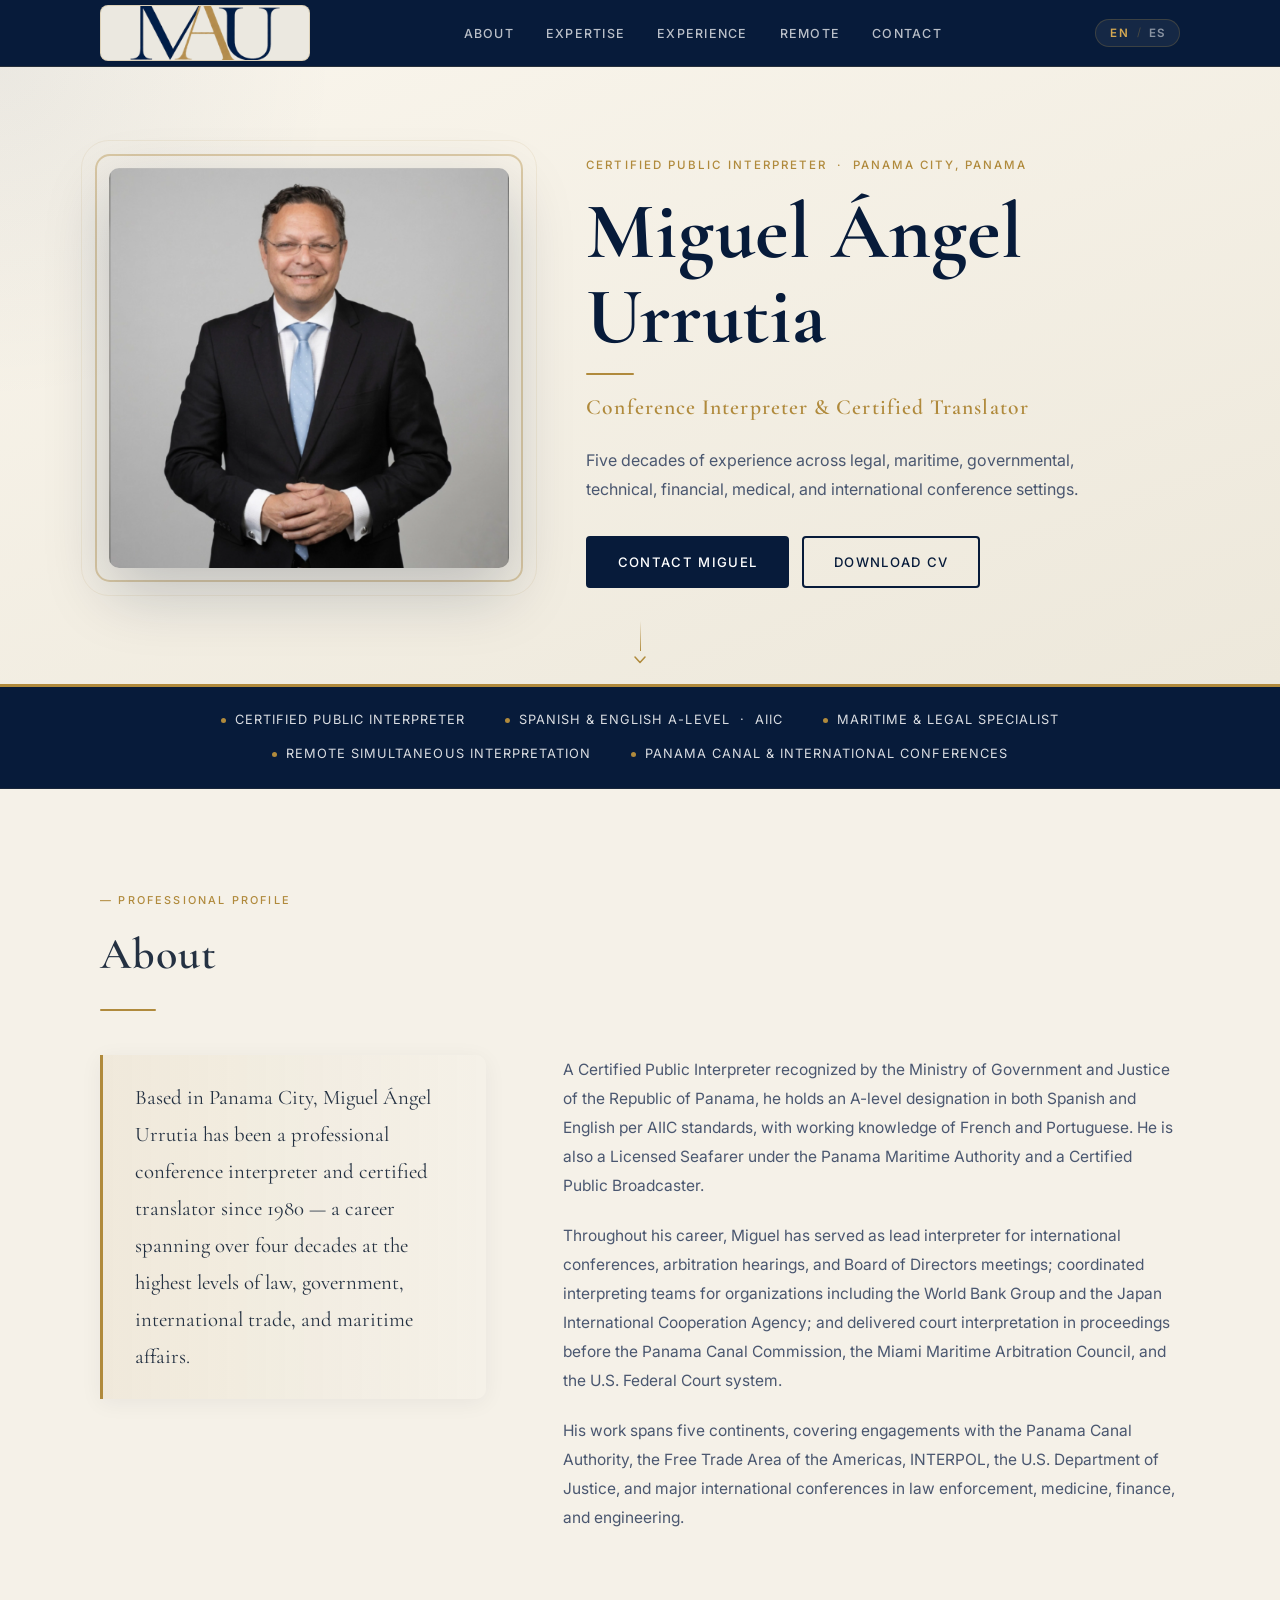
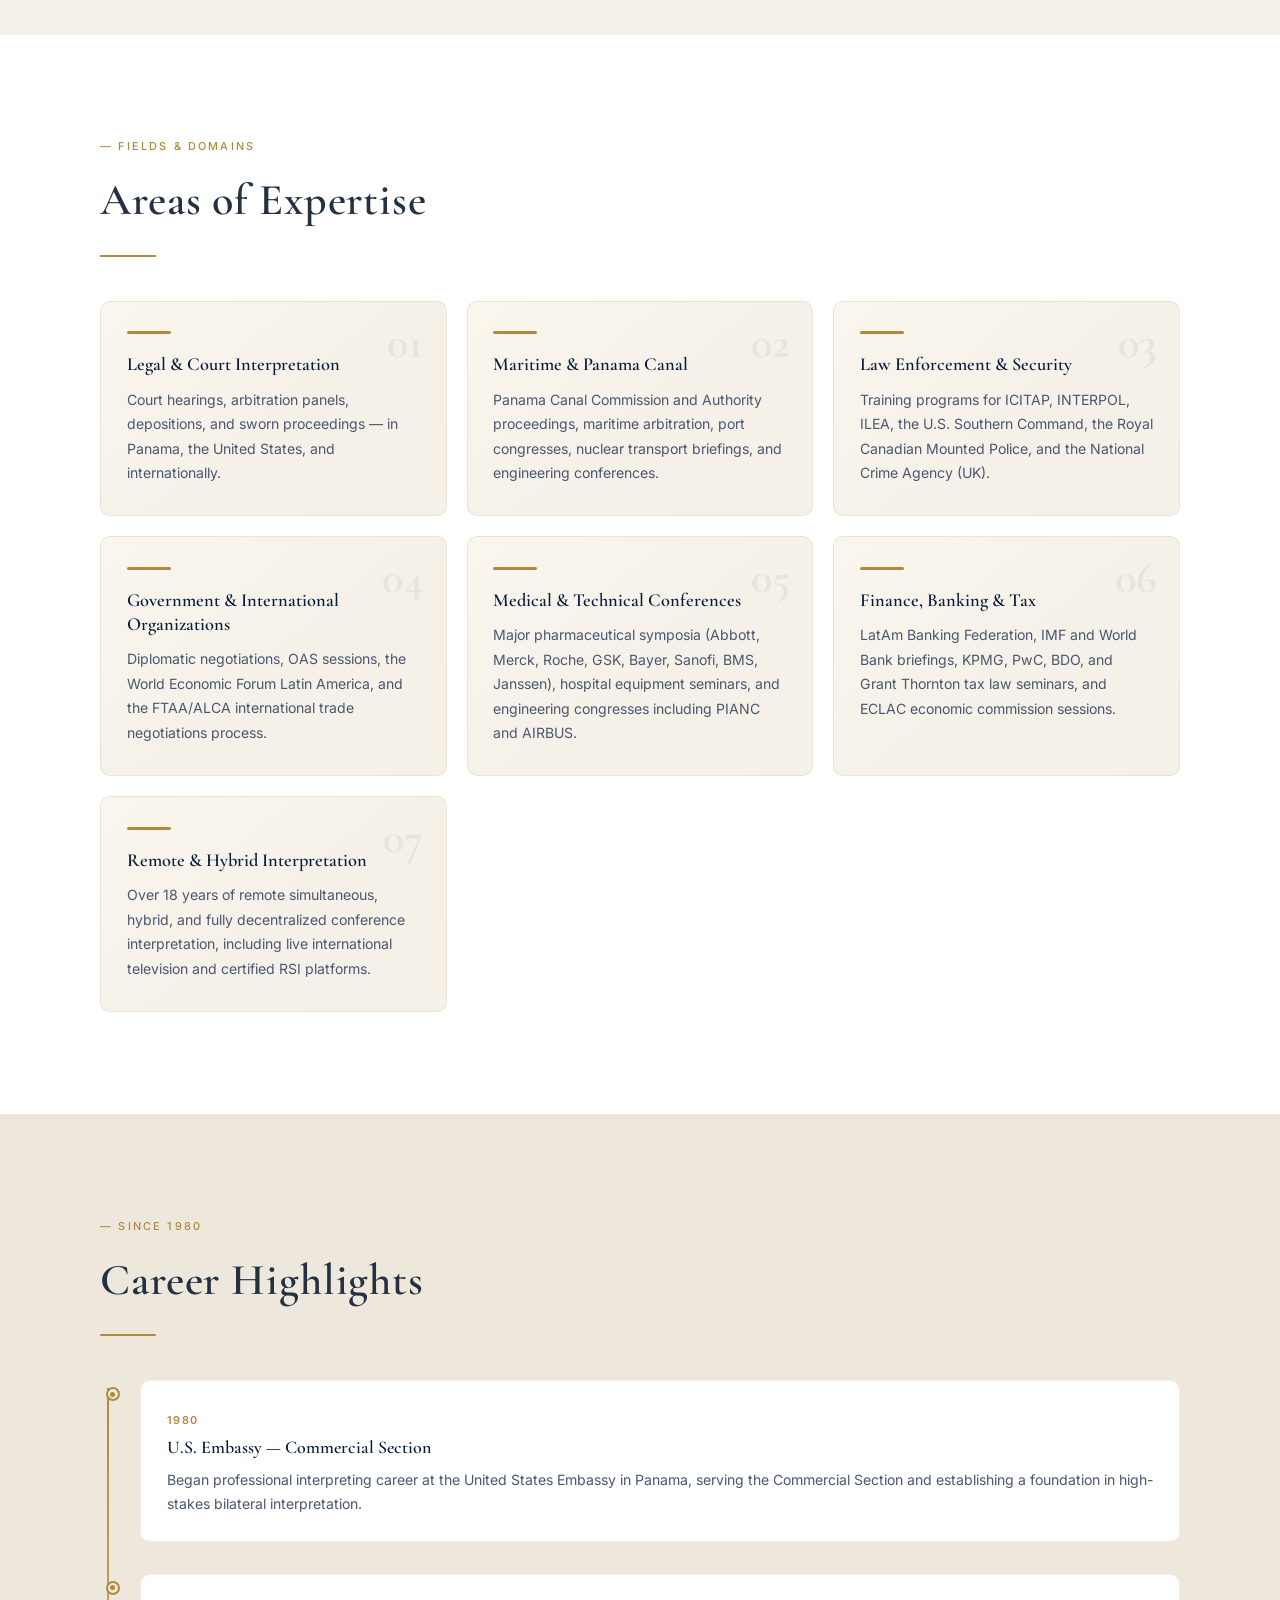
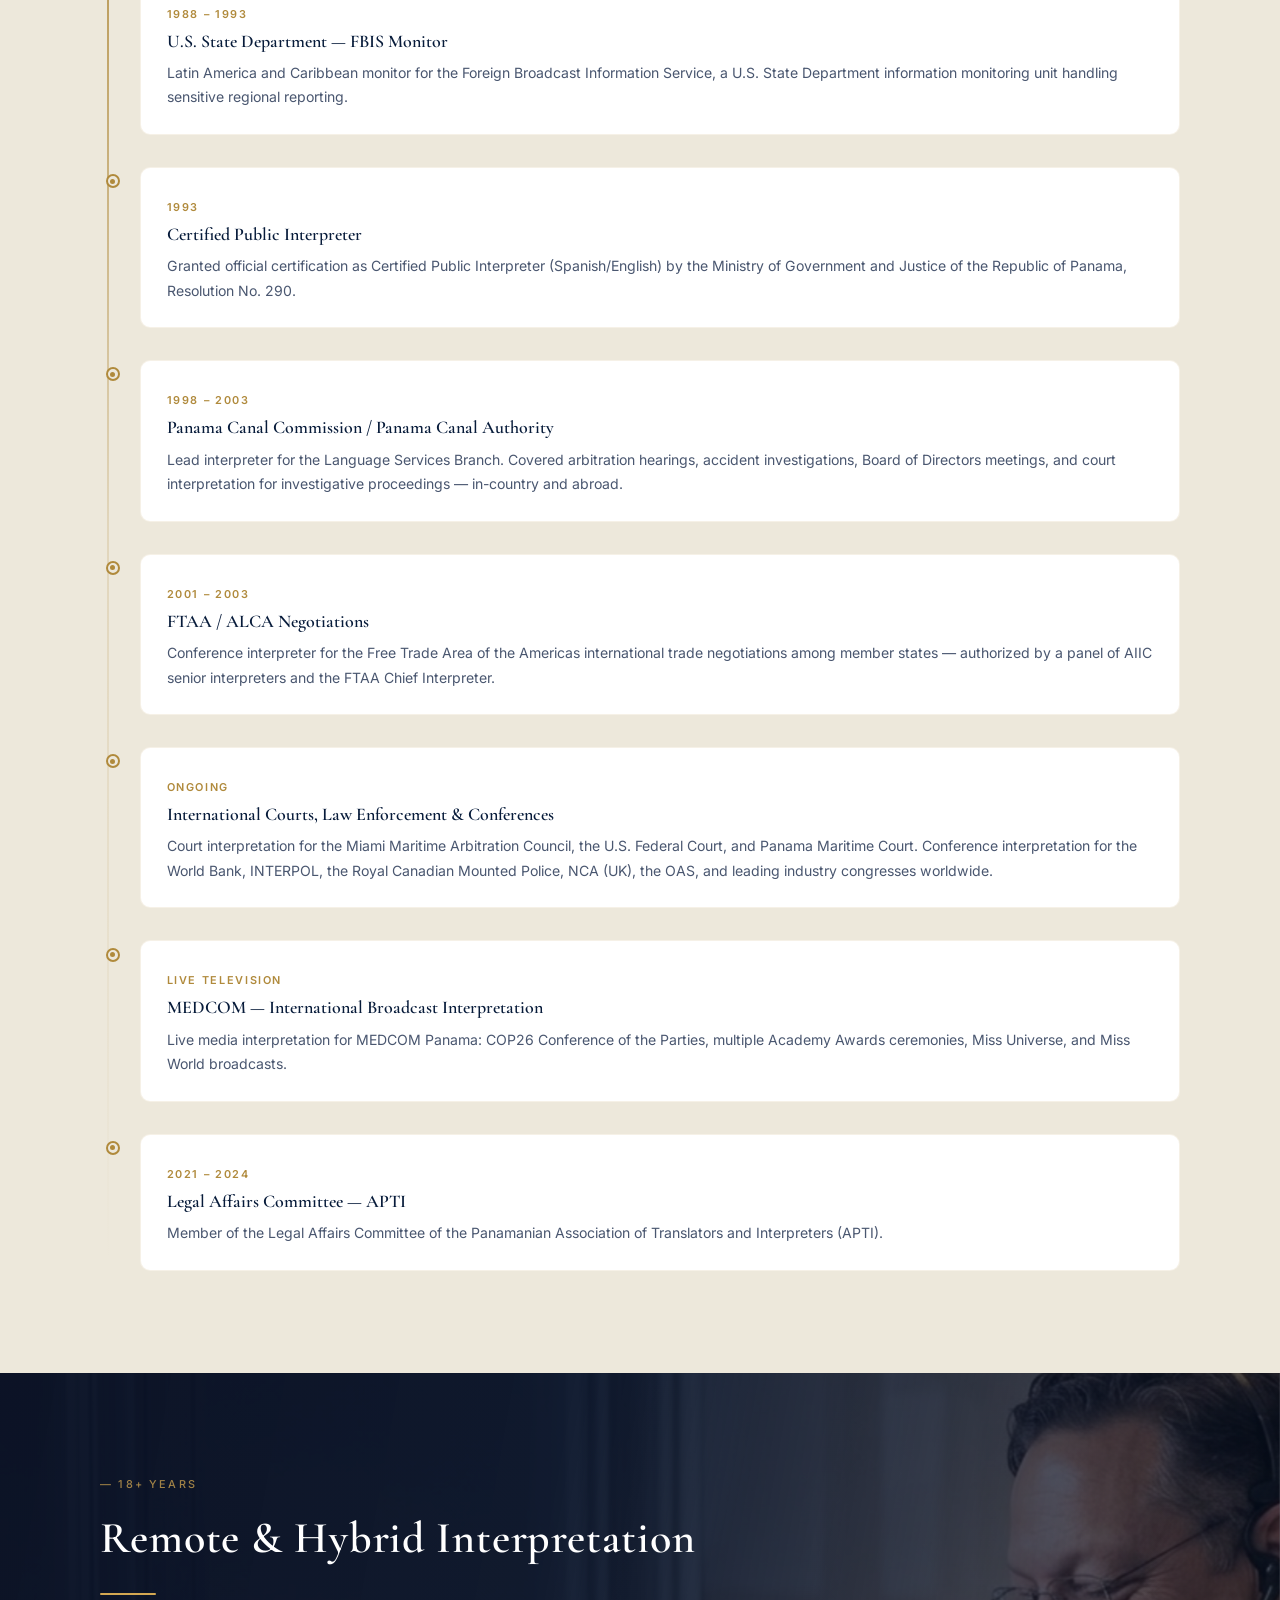
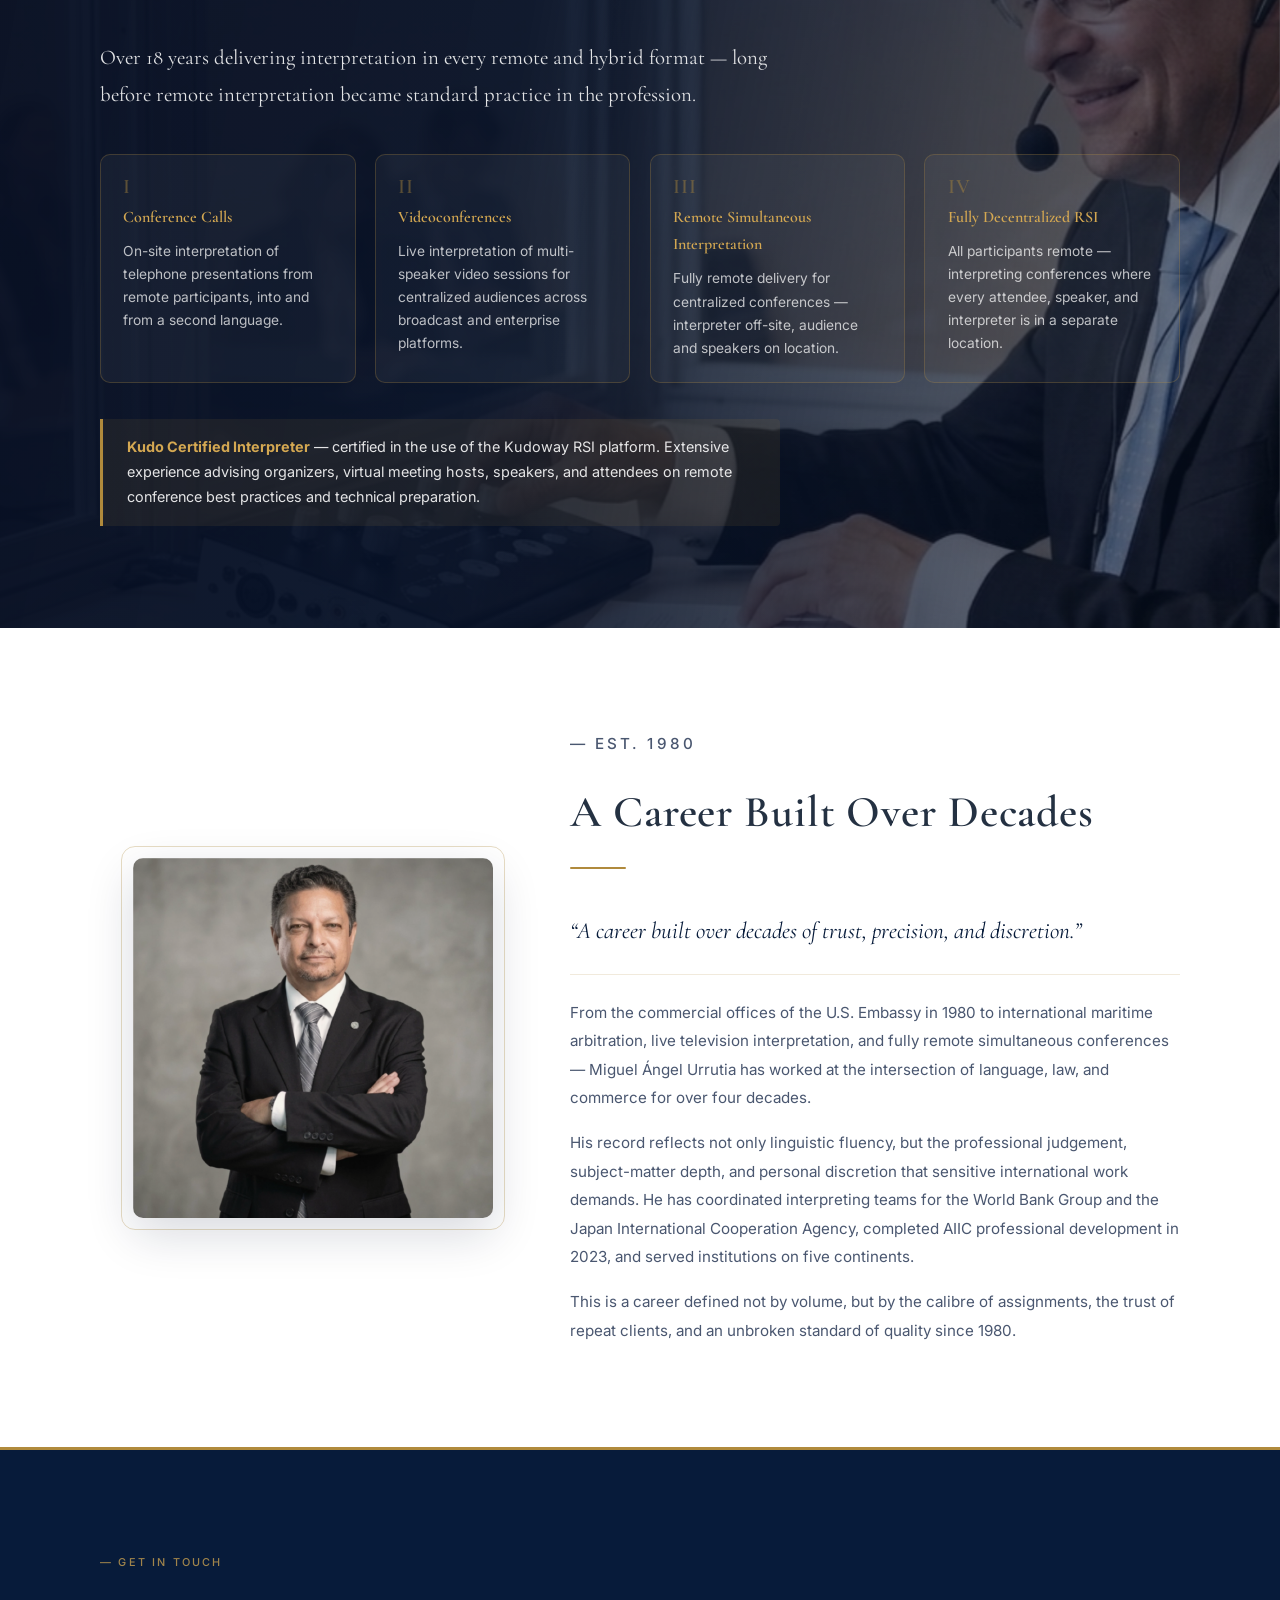
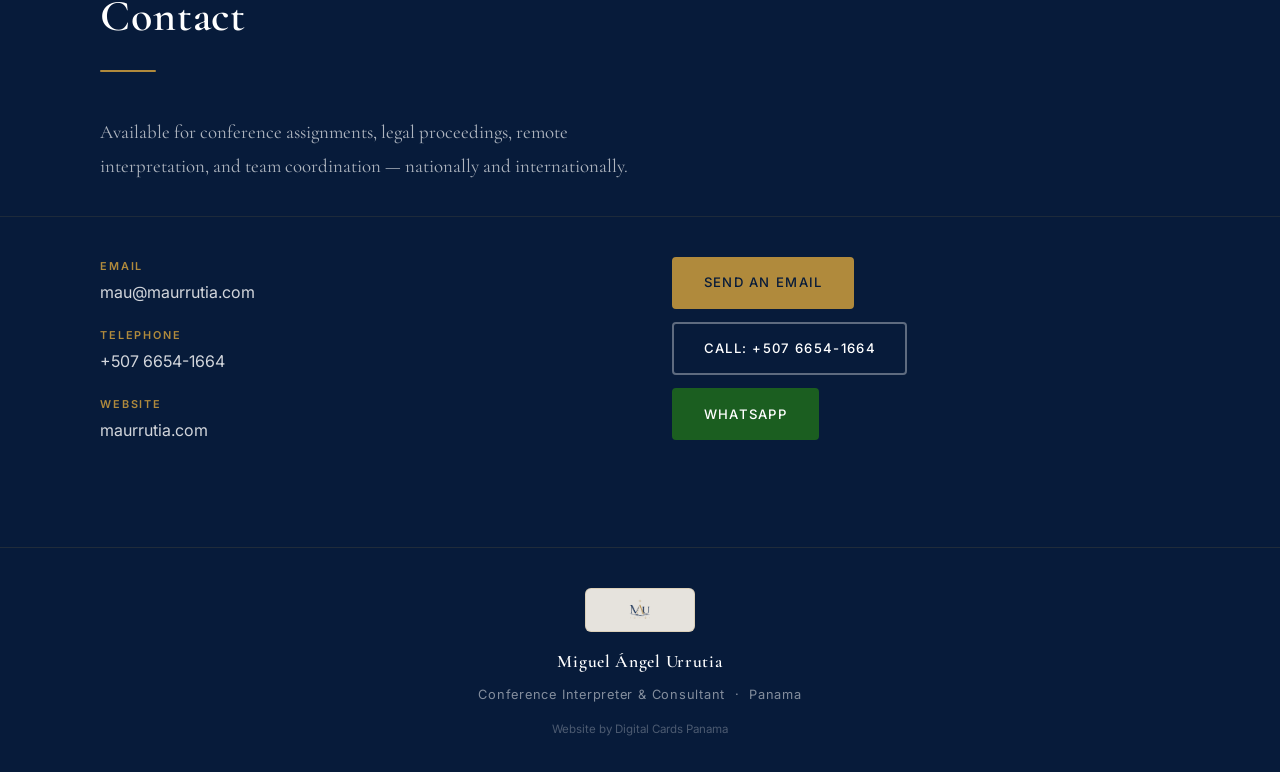
==== website/index.html @ 1e905ca9 "Add full website in website folder" ====
<!DOCTYPE html>
<html lang="en">
<head>
  <meta charset="UTF-8">
  <meta name="viewport" content="width=device-width, initial-scale=1.0">
  <meta name="description" content="Miguel Ángel Urrutia — Certified Public Interpreter and Conference Interpreter based in Panama. Five decades of experience in legal, maritime, governmental, and international conference settings.">
  <meta name="author" content="Miguel Ángel Urrutia">
  <meta property="og:title" content="Miguel Ángel Urrutia | Conference Interpreter & Certified Translator">
  <meta property="og:description" content="Certified Public Interpreter with five decades of experience across legal, maritime, governmental, and international conference settings. Based in Panama.">
  <meta property="og:image" content="Profile-current.png">
  <meta property="og:type" content="website">
  <meta property="og:locale" content="en_US">
  <title>Miguel Ángel Urrutia | Conference Interpreter &amp; Certified Translator</title>
  <link rel="preconnect" href="https://fonts.googleapis.com">
  <link rel="preconnect" href="https://fonts.gstatic.com" crossorigin>
  <link href="https://fonts.googleapis.com/css2?family=Cormorant+Garamond:ital,wght@0,400;0,600;0,700;1,400;1,600&family=Inter:wght@300;400;500&display=swap" rel="stylesheet">
  <link rel="stylesheet" href="styles.css">
  <script type="application/ld+json">
  {
    "@context": "https://schema.org",
    "@type": "Person",
    "name": "Miguel Ángel Urrutia",
    "jobTitle": "Conference Interpreter & Certified Translator",
    "description": "Certified Public Interpreter with five decades of experience in legal, maritime, governmental, and international conference settings.",
    "url": "https://maurrutia.com",
    "telephone": "+50766541664",
    "email": "mau@maurrutia.com",
    "address": { "@type": "PostalAddress", "addressCountry": "PA", "addressLocality": "Panama City" },
    "knowsLanguage": ["Spanish", "English", "French", "Portuguese"]
  }
  </script>
</head>
<body>

  <!-- ══ NAVIGATION ══════════════════════════════════════════ -->
  <nav id="nav" role="navigation" aria-label="Main navigation">
    <div class="nav-inner">

      <!-- Logo plaque — ivory capsule so navy/gold logo reads clearly -->
      <a href="#hero" class="nav-brand" aria-label="Miguel Ángel Urrutia — home">
        <div class="nav-plaque">
          <img src="MAU-LOGO.png" alt="MAU" class="nav-logo">
        </div>
      </a>

      <ul class="nav-menu" id="navMenu" role="list">
        <li><a href="#about"     data-i18n="nav.about">About</a></li>
        <li><a href="#expertise" data-i18n="nav.expertise">Expertise</a></li>
        <li><a href="#timeline"  data-i18n="nav.timeline">Experience</a></li>
        <li><a href="#remote"    data-i18n="nav.remote">Remote</a></li>
        <li><a href="#contact"   data-i18n="nav.contact">Contact</a></li>
      </ul>

      <div class="nav-right">
        <div class="lang-toggle" role="group" aria-label="Language / Idioma">
          <button class="lang-btn is-active" data-lang="en" aria-pressed="true"  aria-label="Switch to English">EN</button>
          <span class="lang-sep" aria-hidden="true">/</span>
          <button class="lang-btn"           data-lang="es" aria-pressed="false" aria-label="Cambiar a Español">ES</button>
        </div>
        <button class="nav-toggle-btn" id="navToggle"
          aria-expanded="false" aria-controls="navMenu" aria-label="Toggle navigation menu">
          <span aria-hidden="true"></span>
          <span aria-hidden="true"></span>
          <span aria-hidden="true"></span>
        </button>
      </div>

    </div>
  </nav>

  <main>

    <!-- ══ HERO ════════════════════════════════════════════════ -->
    <section id="hero" aria-labelledby="hero-name">
      <div class="hero-inner">

        <div class="hero-photo-col">
          <div class="hero-photo-wrap hero-anim hero-anim--photo">
            <div class="hero-photo-frame">
              <img
                src="Profile-current.png"
                alt="Miguel Ángel Urrutia, Conference Interpreter and Certified Translator, Panama"
                width="420" height="420" loading="eager"
              >
            </div>
          </div>
        </div>

        <div class="hero-content">
          <p class="hero-eyebrow hero-anim hero-anim--1" data-i18n="hero.eyebrow">Certified Public Interpreter &nbsp;&middot;&nbsp; Panama City, Panama</p>
          <h1 id="hero-name" class="hero-anim hero-anim--2">Miguel&nbsp;Ángel<br>Urrutia</h1>
          <div class="hero-gold-line hero-anim hero-anim--3" aria-hidden="true"></div>
          <p class="hero-title hero-anim hero-anim--3b" data-i18n="hero.title">Conference Interpreter &amp; Certified Translator</p>
          <p class="hero-statement hero-anim hero-anim--4" data-i18n="hero.statement">Five decades of experience across legal, maritime, governmental, technical, financial, medical, and international conference settings.</p>
          <div class="hero-ctas hero-anim hero-anim--5">
            <a href="#contact" class="btn btn-navy"    data-i18n="hero.cta.contact">Contact Miguel</a>
            <a href="MAU%20CV%20-%20ENG%20-%20JUN25%20HI-LITED%20FOR%20LAW%20ENFORZ.odt"
               download="MAU CV - ENG - JUN25 HI-LITED FOR LAW ENFORZ.odt"
               class="btn btn-outline" data-i18n="hero.cta.cv">Download CV</a>
          </div>
        </div>

      </div>

      <!-- Animated scroll cue -->
      <div class="scroll-cue hero-anim hero-anim--6" aria-hidden="true">
        <div class="scroll-cue-line"></div>
        <svg width="12" height="8" viewBox="0 0 12 8" fill="none" xmlns="http://www.w3.org/2000/svg">
          <path d="M1 1L6 6.5L11 1" stroke="currentColor" stroke-width="1.5" stroke-linecap="round" stroke-linejoin="round"/>
        </svg>
      </div>
    </section>

    <!-- ══ CREDENTIALS STRIP ═══════════════════════════════════ -->
    <section id="credentials" aria-label="Professional credentials">
      <div class="credentials-inner">
        <div class="credential-item"><span class="cred-gem" aria-hidden="true"></span><span data-i18n="cred.1">Certified Public Interpreter</span></div>
        <div class="credential-item"><span class="cred-gem" aria-hidden="true"></span><span data-i18n="cred.2">Spanish &amp; English A-Level &nbsp;&middot;&nbsp; AIIC</span></div>
        <div class="credential-item"><span class="cred-gem" aria-hidden="true"></span><span data-i18n="cred.3">Maritime &amp; Legal Specialist</span></div>
        <div class="credential-item"><span class="cred-gem" aria-hidden="true"></span><span data-i18n="cred.4">Remote Simultaneous Interpretation</span></div>
        <div class="credential-item"><span class="cred-gem" aria-hidden="true"></span><span data-i18n="cred.5">Panama Canal &amp; International Conferences</span></div>
      </div>
    </section>

    <!-- ══ ABOUT ════════════════════════════════════════════════ -->
    <section id="about" aria-labelledby="about-heading">
      <div class="section-inner">
        <div class="section-header reveal">
          <p class="section-eyebrow" aria-hidden="true">— Professional Profile</p>
          <h2 id="about-heading" data-i18n="about.heading">About</h2>
          <div class="gold-rule" aria-hidden="true"></div>
        </div>
        <div class="about-layout">
          <div class="about-lead-col">
            <div class="about-intro-panel reveal">
              <p class="lead-text" data-i18n="about.lead">Based in Panama City, Miguel Ángel Urrutia has been a professional conference interpreter and certified translator since 1980 — a career spanning over four decades at the highest levels of law, government, international trade, and maritime affairs.</p>
            </div>
          </div>
          <div class="about-detail-col">
            <p class="reveal" data-i18n="about.p1">A Certified Public Interpreter recognized by the Ministry of Government and Justice of the Republic of Panama, he holds an A-level designation in both Spanish and English per AIIC standards, with working knowledge of French and Portuguese. He is also a Licensed Seafarer under the Panama Maritime Authority and a Certified Public Broadcaster.</p>
            <p class="reveal" data-i18n="about.p2">Throughout his career, Miguel has served as lead interpreter for international conferences, arbitration hearings, and Board of Directors meetings; coordinated interpreting teams for organizations including the World Bank Group and the Japan International Cooperation Agency; and delivered court interpretation in proceedings before the Panama Canal Commission, the Miami Maritime Arbitration Council, and the U.S. Federal Court system.</p>
            <p class="reveal" data-i18n="about.p3">His work spans five continents, covering engagements with the Panama Canal Authority, the Free Trade Area of the Americas, INTERPOL, the U.S. Department of Justice, and major international conferences in law enforcement, medicine, finance, and engineering.</p>
          </div>
        </div>
      </div>
    </section>

    <!-- ══ EXPERTISE ═══════════════════════════════════════════ -->
    <section id="expertise" aria-labelledby="expertise-heading">
      <div class="section-inner">
        <div class="section-header reveal">
          <p class="section-eyebrow" aria-hidden="true">— Fields &amp; Domains</p>
          <h2 id="expertise-heading" data-i18n="exp.heading">Areas of Expertise</h2>
          <div class="gold-rule" aria-hidden="true"></div>
        </div>
        <div class="expertise-grid">
          <article class="expertise-card reveal">
            <span class="card-num" aria-hidden="true">01</span>
            <div class="card-bar" aria-hidden="true"></div>
            <h3 data-i18n="exp.1.h">Legal &amp; Court Interpretation</h3>
            <p data-i18n="exp.1.p">Court hearings, arbitration panels, depositions, and sworn proceedings — in Panama, the United States, and internationally.</p>
          </article>
          <article class="expertise-card reveal">
            <span class="card-num" aria-hidden="true">02</span>
            <div class="card-bar" aria-hidden="true"></div>
            <h3 data-i18n="exp.2.h">Maritime &amp; Panama Canal</h3>
            <p data-i18n="exp.2.p">Panama Canal Commission and Authority proceedings, maritime arbitration, port congresses, nuclear transport briefings, and engineering conferences.</p>
          </article>
          <article class="expertise-card reveal">
            <span class="card-num" aria-hidden="true">03</span>
            <div class="card-bar" aria-hidden="true"></div>
            <h3 data-i18n="exp.3.h">Law Enforcement &amp; Security</h3>
            <p data-i18n="exp.3.p">Training programs for ICITAP, INTERPOL, ILEA, the U.S. Southern Command, the Royal Canadian Mounted Police, and the National Crime Agency (UK).</p>
          </article>
          <article class="expertise-card reveal">
            <span class="card-num" aria-hidden="true">04</span>
            <div class="card-bar" aria-hidden="true"></div>
            <h3 data-i18n="exp.4.h">Government &amp; International Organizations</h3>
            <p data-i18n="exp.4.p">Diplomatic negotiations, OAS sessions, the World Economic Forum Latin America, and the FTAA/ALCA international trade negotiations process.</p>
          </article>
          <article class="expertise-card reveal">
            <span class="card-num" aria-hidden="true">05</span>
            <div class="card-bar" aria-hidden="true"></div>
            <h3 data-i18n="exp.5.h">Medical &amp; Technical Conferences</h3>
            <p data-i18n="exp.5.p">Major pharmaceutical symposia (Abbott, Merck, Roche, GSK, Bayer, Sanofi, BMS, Janssen), hospital equipment seminars, and engineering congresses including PIANC and AIRBUS.</p>
          </article>
          <article class="expertise-card reveal">
            <span class="card-num" aria-hidden="true">06</span>
            <div class="card-bar" aria-hidden="true"></div>
            <h3 data-i18n="exp.6.h">Finance, Banking &amp; Tax</h3>
            <p data-i18n="exp.6.p">LatAm Banking Federation, IMF and World Bank briefings, KPMG, PwC, BDO, and Grant Thornton tax law seminars, and ECLAC economic commission sessions.</p>
          </article>
          <article class="expertise-card reveal">
            <span class="card-num" aria-hidden="true">07</span>
            <div class="card-bar" aria-hidden="true"></div>
            <h3 data-i18n="exp.7.h">Remote &amp; Hybrid Interpretation</h3>
            <p data-i18n="exp.7.p">Over 18 years of remote simultaneous, hybrid, and fully decentralized conference interpretation, including live international television and certified RSI platforms.</p>
          </article>
        </div>
      </div>
    </section>

    <!-- ══ TIMELINE ═════════════════════════════════════════════ -->
    <section id="timeline" aria-labelledby="timeline-heading">
      <div class="section-inner">
        <div class="section-header reveal">
          <p class="section-eyebrow" aria-hidden="true">— Since 1980</p>
          <h2 id="timeline-heading" data-i18n="tl.heading">Career Highlights</h2>
          <div class="gold-rule" aria-hidden="true"></div>
        </div>
        <ol class="timeline" role="list">
          <li class="timeline-item reveal-left">
            <div class="tl-marker" aria-hidden="true"><div class="tl-dot"></div></div>
            <div class="tl-card">
              <span class="tl-date" data-i18n="tl.1.date">1980</span>
              <h3 data-i18n="tl.1.h">U.S. Embassy — Commercial Section</h3>
              <p data-i18n="tl.1.p">Began professional interpreting career at the United States Embassy in Panama, serving the Commercial Section and establishing a foundation in high-stakes bilateral interpretation.</p>
            </div>
          </li>
          <li class="timeline-item reveal-left">
            <div class="tl-marker" aria-hidden="true"><div class="tl-dot"></div></div>
            <div class="tl-card">
              <span class="tl-date" data-i18n="tl.2.date">1988 – 1993</span>
              <h3 data-i18n="tl.2.h">U.S. State Department — FBIS Monitor</h3>
              <p data-i18n="tl.2.p">Latin America and Caribbean monitor for the Foreign Broadcast Information Service, a U.S. State Department information monitoring unit handling sensitive regional reporting.</p>
            </div>
          </li>
          <li class="timeline-item reveal-left">
            <div class="tl-marker" aria-hidden="true"><div class="tl-dot"></div></div>
            <div class="tl-card">
              <span class="tl-date" data-i18n="tl.3.date">1993</span>
              <h3 data-i18n="tl.3.h">Certified Public Interpreter</h3>
              <p data-i18n="tl.3.p">Granted official certification as Certified Public Interpreter (Spanish/English) by the Ministry of Government and Justice of the Republic of Panama, Resolution No. 290.</p>
            </div>
          </li>
          <li class="timeline-item reveal-left">
            <div class="tl-marker" aria-hidden="true"><div class="tl-dot"></div></div>
            <div class="tl-card">
              <span class="tl-date" data-i18n="tl.4.date">1998 – 2003</span>
              <h3 data-i18n="tl.4.h">Panama Canal Commission / Panama Canal Authority</h3>
              <p data-i18n="tl.4.p">Lead interpreter for the Language Services Branch. Covered arbitration hearings, accident investigations, Board of Directors meetings, and court interpretation for investigative proceedings — in-country and abroad.</p>
            </div>
          </li>
          <li class="timeline-item reveal-left">
            <div class="tl-marker" aria-hidden="true"><div class="tl-dot"></div></div>
            <div class="tl-card">
              <span class="tl-date" data-i18n="tl.5.date">2001 – 2003</span>
              <h3 data-i18n="tl.5.h">FTAA / ALCA Negotiations</h3>
              <p data-i18n="tl.5.p">Conference interpreter for the Free Trade Area of the Americas international trade negotiations among member states — authorized by a panel of AIIC senior interpreters and the FTAA Chief Interpreter.</p>
            </div>
          </li>
          <li class="timeline-item reveal-left">
            <div class="tl-marker" aria-hidden="true"><div class="tl-dot"></div></div>
            <div class="tl-card">
              <span class="tl-date" data-i18n="tl.6.date">Ongoing</span>
              <h3 data-i18n="tl.6.h">International Courts, Law Enforcement &amp; Conferences</h3>
              <p data-i18n="tl.6.p">Court interpretation for the Miami Maritime Arbitration Council, the U.S. Federal Court, and Panama Maritime Court. Conference interpretation for the World Bank, INTERPOL, the Royal Canadian Mounted Police, NCA (UK), the OAS, and leading industry congresses worldwide.</p>
            </div>
          </li>
          <li class="timeline-item reveal-left">
            <div class="tl-marker" aria-hidden="true"><div class="tl-dot"></div></div>
            <div class="tl-card">
              <span class="tl-date" data-i18n="tl.7.date">Live Television</span>
              <h3 data-i18n="tl.7.h">MEDCOM — International Broadcast Interpretation</h3>
              <p data-i18n="tl.7.p">Live media interpretation for MEDCOM Panama: COP26 Conference of the Parties, multiple Academy Awards ceremonies, Miss Universe, and Miss World broadcasts.</p>
            </div>
          </li>
          <li class="timeline-item reveal-left">
            <div class="tl-marker" aria-hidden="true"><div class="tl-dot"></div></div>
            <div class="tl-card">
              <span class="tl-date" data-i18n="tl.8.date">2021 – 2024</span>
              <h3 data-i18n="tl.8.h">Legal Affairs Committee — APTI</h3>
              <p data-i18n="tl.8.p">Member of the Legal Affairs Committee of the Panamanian Association of Translators and Interpreters (APTI).</p>
            </div>
          </li>
        </ol>
      </div>
    </section>

    <!-- ══ REMOTE INTERPRETATION ════════════════════════════════ -->
    <section id="remote" aria-labelledby="remote-heading">
      <!-- Interpreting.png as cinematic background -->
      <div class="remote-scene" aria-hidden="true">
        <img src="Interpreting.png" alt="" role="presentation" loading="lazy" id="remoteBgImg">
      </div>
      <div class="remote-veil" aria-hidden="true"></div>
      <div class="section-inner remote-content">
        <div class="section-header section-header--light reveal">
          <p class="section-eyebrow section-eyebrow--light" aria-hidden="true">— 18+ Years</p>
          <h2 id="remote-heading" data-i18n="rem.heading">Remote &amp; Hybrid Interpretation</h2>
          <div class="gold-rule" aria-hidden="true"></div>
        </div>
        <p class="remote-lead reveal" data-i18n="rem.lead">Over 18 years delivering interpretation in every remote and hybrid format — long before remote interpretation became standard practice in the profession.</p>
        <div class="remote-grid">
          <div class="remote-card reveal">
            <span class="remote-card-num" aria-hidden="true">I</span>
            <span class="remote-card-title" data-i18n="rem.1.title">Conference Calls</span>
            <p data-i18n="rem.1.p">On-site interpretation of telephone presentations from remote participants, into and from a second language.</p>
          </div>
          <div class="remote-card reveal">
            <span class="remote-card-num" aria-hidden="true">II</span>
            <span class="remote-card-title" data-i18n="rem.2.title">Videoconferences</span>
            <p data-i18n="rem.2.p">Live interpretation of multi-speaker video sessions for centralized audiences across broadcast and enterprise platforms.</p>
          </div>
          <div class="remote-card reveal">
            <span class="remote-card-num" aria-hidden="true">III</span>
            <span class="remote-card-title" data-i18n="rem.3.title">Remote Simultaneous Interpretation</span>
            <p data-i18n="rem.3.p">Fully remote delivery for centralized conferences — interpreter off-site, audience and speakers on location.</p>
          </div>
          <div class="remote-card reveal">
            <span class="remote-card-num" aria-hidden="true">IV</span>
            <span class="remote-card-title" data-i18n="rem.4.title">Fully Decentralized RSI</span>
            <p data-i18n="rem.4.p">All participants remote — interpreting conferences where every attendee, speaker, and interpreter is in a separate location.</p>
          </div>
        </div>
        <div class="kudo-note reveal" data-i18n="rem.kudo"><strong>Kudo Certified Interpreter</strong> — certified in the use of the Kudoway RSI platform. Extensive experience advising organizers, virtual meeting hosts, speakers, and attendees on remote conference best practices and technical preparation.</div>
      </div>
    </section>

    <!-- ══ LEGACY ════════════════════════════════════════════════ -->
    <section id="legacy" aria-labelledby="legacy-heading">
      <div class="section-inner legacy-inner">
        <div class="legacy-photo-col reveal">
          <div class="legacy-photo-frame">
            <img src="Profile-young.png"
              alt="Miguel Ángel Urrutia — earlier in his career"
              width="380" height="380" loading="lazy">
          </div>
        </div>
        <div class="legacy-text">
          <div class="section-header reveal">
            <p class="section-eyebrow" aria-hidden="true">— Est. 1980</p>
            <h2 id="legacy-heading" data-i18n="leg.heading">A Career Built Over Decades</h2>
            <div class="gold-rule" aria-hidden="true"></div>
          </div>
          <blockquote class="legacy-quote reveal" data-i18n="leg.quote">&#8220;A career built over decades of trust, precision, and discretion.&#8221;</blockquote>
          <p class="reveal" data-i18n="leg.p1">From the commercial offices of the U.S. Embassy in 1980 to international maritime arbitration, live television interpretation, and fully remote simultaneous conferences — Miguel Ángel Urrutia has worked at the intersection of language, law, and commerce for over four decades.</p>
          <p class="reveal" data-i18n="leg.p2">His record reflects not only linguistic fluency, but the professional judgement, subject-matter depth, and personal discretion that sensitive international work demands. He has coordinated interpreting teams for the World Bank Group and the Japan International Cooperation Agency, completed AIIC professional development in 2023, and served institutions on five continents.</p>
          <p class="reveal" data-i18n="leg.p3">This is a career defined not by volume, but by the calibre of assignments, the trust of repeat clients, and an unbroken standard of quality since 1980.</p>
        </div>
      </div>
    </section>

    <!-- ══ CONTACT ══════════════════════════════════════════════ -->
    <section id="contact" aria-labelledby="contact-heading">
      <div class="contact-top reveal">
        <div class="section-inner">
          <div class="section-header">
            <p class="section-eyebrow section-eyebrow--light" aria-hidden="true">— Get in Touch</p>
            <h2 id="contact-heading" data-i18n="con.heading">Contact</h2>
            <div class="gold-rule" aria-hidden="true"></div>
          </div>
          <p class="contact-intro" data-i18n="con.intro">Available for conference assignments, legal proceedings, remote interpretation, and team coordination — nationally and internationally.</p>
        </div>
      </div>
      <div class="contact-body">
        <div class="section-inner contact-grid">
          <div class="contact-info-col reveal">
            <p>
              <span class="contact-label" data-i18n="con.label.email">Email</span>
              <a href="mailto:mau@maurrutia.com">mau@maurrutia.com</a>
            </p>
            <p>
              <span class="contact-label" data-i18n="con.label.phone">Telephone</span>
              <a href="tel:+50766541664">+507 6654-1664</a>
            </p>
            <p>
              <span class="contact-label" data-i18n="con.label.web">Website</span>
              <a href="https://maurrutia.com" target="_blank" rel="noopener noreferrer">maurrutia.com</a>
            </p>
          </div>
          <div class="contact-cta-col reveal">
            <a href="mailto:mau@maurrutia.com" class="btn btn-gold"    data-i18n="con.btn.email">Send an Email</a>
            <a href="tel:+50766541664"          class="btn btn-ghost"   data-i18n="con.btn.call">Call: +507 6654-1664</a>
            <a href="https://wa.me/50766541664" target="_blank" rel="noopener noreferrer" class="btn btn-whatsapp" data-i18n="con.btn.wa">WhatsApp</a>
          </div>
        </div>
      </div>
    </section>

  </main>

  <!-- ══ FOOTER ═══════════════════════════════════════════════ -->
  <footer id="footer" role="contentinfo">
    <div class="footer-inner">
      <div class="footer-logo-wrap" aria-hidden="true">
        <div class="footer-plaque">
          <img src="MAU-LOGO.png" alt="" class="footer-logo-img">
        </div>
      </div>
      <div class="footer-name">Miguel Ángel Urrutia</div>
      <div class="footer-title" data-i18n="foot.title">Conference Interpreter &amp; Consultant &nbsp;&middot;&nbsp; Panama</div>
      <div class="footer-credit" data-i18n="foot.credit">Website by Digital Cards Panama</div>
    </div>
  </footer>

  <script src="script.js"></script>
</body>
</html>
---- website/styles.css ----
/* ================================================================
   Miguel Ángel Urrutia — Professional Website  v3
   styles.css
   ================================================================ */

/* ── Variables ─────────────────────────────────────────────── */
:root {
  --navy:       #071B3A;
  --navy-mid:   #0B2550;
  --navy-soft:  #0F2E60;
  --ivory:      #F5F1E8;
  --ivory-dark: #EDE8DB;
  --gold:       #B08A3C;
  --gold-light: #D4A852;
  --gold-pale:  rgba(176,138,60,0.12);
  --charcoal:   #243142;
  --muted:      #4A5770;
  --white:      #FFFFFF;

  --font-serif: 'Cormorant Garamond', Georgia, 'Times New Roman', serif;
  --font-sans:  'Inter', system-ui, -apple-system, sans-serif;

  --max-w:     1160px;
  --pad-x:     clamp(1.25rem, 5vw, 2.5rem);
  --section-y: clamp(4rem, 8vw, 7rem);
  --r:         4px;
  --r-lg:      10px;
  --t:         0.24s ease;
}

/* ── Reset ──────────────────────────────────────────────────── */
*, *::before, *::after { box-sizing: border-box; margin: 0; padding: 0; }
html { scroll-behavior: smooth; scroll-padding-top: 70px; }
body {
  font-family: var(--font-sans);
  font-size: 1rem;
  line-height: 1.72;
  color: var(--charcoal);
  background: var(--ivory);
  -webkit-font-smoothing: antialiased;
  -moz-osx-font-smoothing: grayscale;
}
img  { max-width: 100%; height: auto; display: block; }
a    { color: inherit; text-decoration: none; }
ul, ol { list-style: none; }
:focus-visible { outline: 3px solid var(--gold); outline-offset: 3px; border-radius: var(--r); }

/* ── Layout helpers ─────────────────────────────────────────── */
.section-inner {
  max-width: var(--max-w);
  margin-left: auto;
  margin-right: auto;
  padding: var(--section-y) var(--pad-x);
}
.section-header { margin-bottom: 2.75rem; }
.section-header h2 {
  font-family: var(--font-serif);
  font-size: clamp(1.9rem, 4vw, 2.75rem);
  font-weight: 600;
  letter-spacing: 0.02em;
  color: var(--charcoal);
  margin-bottom: 1rem;
}
.section-header--light h2 { color: var(--white); }

.section-eyebrow {
  font-family: var(--font-sans);
  font-size: 0.68rem;
  font-weight: 500;
  letter-spacing: 0.2em;
  text-transform: uppercase;
  color: var(--gold);
  margin-bottom: 0.45rem;
}
.section-eyebrow--light { color: rgba(212,168,82,0.75); }

/* Gold rule — animated draw-in via scaleX */
.gold-rule {
  width: 3.5rem;
  height: 2px;
  background: var(--gold);
  border-radius: 1px;
  transform: scaleX(0);
  transform-origin: left center;
  transition: transform 0.7s ease 0.35s;
}
.section-header.revealed .gold-rule { transform: scaleX(1); }
.contact-top.revealed    .gold-rule { transform: scaleX(1); }
.section-header--light   .gold-rule { background: var(--gold-light); }

.lead-text {
  font-family: var(--font-serif);
  font-size: clamp(1.1rem, 2vw, 1.3rem);
  font-weight: 400;
  line-height: 1.78;
  color: var(--charcoal);
}

/* ── Scroll-reveal ──────────────────────────────────────────── */
.reveal {
  opacity: 0;
  transform: translateY(22px);
  transition: opacity 0.65s cubic-bezier(0.25, 0.46, 0.45, 0.94),
              transform 0.65s cubic-bezier(0.25, 0.46, 0.45, 0.94);
}
.reveal.revealed { opacity: 1; transform: translateY(0); }

/* Timeline items slide in from left */
.reveal-left {
  opacity: 0;
  transform: translateX(-24px);
  transition: opacity 0.65s cubic-bezier(0.25, 0.46, 0.45, 0.94),
              transform 0.65s cubic-bezier(0.25, 0.46, 0.45, 0.94);
}
.reveal-left.revealed { opacity: 1; transform: translateX(0); }

/* Stagger — expertise cards */
.expertise-card.reveal:nth-child(2) { transition-delay: 0.08s; }
.expertise-card.reveal:nth-child(3) { transition-delay: 0.16s; }
.expertise-card.reveal:nth-child(4) { transition-delay: 0.24s; }
.expertise-card.reveal:nth-child(5) { transition-delay: 0.32s; }
.expertise-card.reveal:nth-child(6) { transition-delay: 0.40s; }
.expertise-card.reveal:nth-child(7) { transition-delay: 0.48s; }

/* Stagger — timeline items (reveal-left) */
.timeline-item.reveal-left:nth-child(2) { transition-delay: 0.07s; }
.timeline-item.reveal-left:nth-child(3) { transition-delay: 0.14s; }
.timeline-item.reveal-left:nth-child(4) { transition-delay: 0.21s; }
.timeline-item.reveal-left:nth-child(5) { transition-delay: 0.28s; }
.timeline-item.reveal-left:nth-child(6) { transition-delay: 0.35s; }
.timeline-item.reveal-left:nth-child(7) { transition-delay: 0.42s; }
.timeline-item.reveal-left:nth-child(8) { transition-delay: 0.49s; }

/* Stagger — remote cards */
.remote-card.reveal:nth-child(2) { transition-delay: 0.10s; }
.remote-card.reveal:nth-child(3) { transition-delay: 0.20s; }
.remote-card.reveal:nth-child(4) { transition-delay: 0.30s; }

/* ── Buttons ────────────────────────────────────────────────── */
.btn {
  display: inline-flex;
  align-items: center;
  justify-content: center;
  padding: 0.8rem 1.85rem;
  font-family: var(--font-sans);
  font-size: 0.82rem;
  font-weight: 500;
  letter-spacing: 0.1em;
  text-transform: uppercase;
  border-radius: var(--r);
  border: 2px solid transparent;
  cursor: pointer;
  white-space: nowrap;
  transition: background var(--t), color var(--t), border-color var(--t),
              box-shadow var(--t), transform var(--t);
}
.btn:active { transform: scale(0.98); }

.btn-navy { background: var(--navy); color: var(--white); border-color: var(--navy); }
.btn-navy:hover, .btn-navy:focus-visible {
  background: var(--navy-soft); border-color: var(--navy-soft);
  box-shadow: 0 6px 20px rgba(7,27,58,0.32); outline: none;
}

.btn-outline { background: transparent; color: var(--navy); border-color: var(--navy); }
.btn-outline:hover, .btn-outline:focus-visible {
  background: var(--navy); color: var(--white); outline: none;
}

.btn-gold { background: var(--gold); color: var(--navy); border-color: var(--gold); }
.btn-gold:hover, .btn-gold:focus-visible {
  background: var(--gold-light); border-color: var(--gold-light);
  box-shadow: 0 6px 20px rgba(176,138,60,0.38); outline: none;
}

.btn-ghost { background: transparent; color: var(--white); border-color: rgba(255,255,255,0.35); }
.btn-ghost:hover, .btn-ghost:focus-visible {
  background: rgba(255,255,255,0.1); border-color: rgba(255,255,255,0.6); outline: none;
}

.btn-whatsapp { background: #1B5E20; color: var(--white); border-color: #1B5E20; }
.btn-whatsapp:hover, .btn-whatsapp:focus-visible {
  background: #2E7D32; border-color: #2E7D32; outline: none;
}

/* ================================================================
   NAVIGATION
   ================================================================ */
#nav {
  position: fixed;
  top: 0; left: 0; right: 0;
  z-index: 200;
  background: var(--navy);
  border-bottom: 1px solid rgba(176,138,60,0.18);
  transition: box-shadow var(--t);
}
#nav.is-scrolled { box-shadow: 0 2px 28px rgba(0,0,0,0.45); }

.nav-inner {
  max-width: var(--max-w);
  margin-left: auto; margin-right: auto;
  padding-left: var(--pad-x); padding-right: var(--pad-x);
  height: 66px;
  display: flex;
  align-items: center;
  justify-content: space-between;
  gap: 1rem;
}

/* Ivory plaque — keeps navy/gold logo legible on the dark nav bar.
   The PNG has transparent padding around the artwork; we display the image
   larger than the plaque and let overflow:hidden clip the padding away,
   so the actual artwork fills most of the plaque. */
.nav-brand { display: flex; align-items: center; flex-shrink: 0; }
.nav-plaque {
  background: rgba(245,241,232,0.96);
  border: 1px solid rgba(176,138,60,0.24);
  border-radius: 8px;
  height: 56px;
  width: 210px;
  position: relative;
  overflow: hidden;
  flex-shrink: 0;
  transition: opacity var(--t), box-shadow var(--t);
}
.nav-plaque:hover { opacity: 0.88; box-shadow: 0 2px 16px rgba(176,138,60,0.22); }
.nav-logo {
  position: absolute;
  width: 272px;   /* oversized to push transparent padding beyond plaque edge */
  height: auto;
  top: 50%;
  left: 50%;
  transform: translate(-50%, -50%);
  display: block;
}

/* Nav menu */
.nav-menu { display: flex; gap: 2rem; align-items: center; flex: 1; justify-content: center; }
.nav-menu a {
  font-size: 0.78rem;
  font-weight: 500;
  letter-spacing: 0.1em;
  text-transform: uppercase;
  color: rgba(255,255,255,0.72);
  padding-bottom: 3px;
  border-bottom: 2px solid transparent;
  transition: color var(--t), border-color var(--t);
}
.nav-menu a:hover,
.nav-menu a:focus-visible { color: var(--gold-light); border-bottom-color: var(--gold-light); outline: none; }
.nav-menu a.nav-active    { color: var(--gold-light); border-bottom-color: var(--gold); }

/* Right cluster: lang toggle + hamburger */
.nav-right { display: flex; align-items: center; gap: 0.75rem; flex-shrink: 0; }

.lang-toggle {
  display: flex;
  align-items: center;
  gap: 0.25rem;
  background: rgba(255,255,255,0.06);
  border: 1px solid rgba(176,138,60,0.25);
  border-radius: 20px;
  padding: 3px 10px;
}
.lang-btn {
  background: none; border: none; cursor: pointer;
  font-family: var(--font-sans);
  font-size: 0.72rem; font-weight: 600; letter-spacing: 0.1em;
  color: rgba(255,255,255,0.5);
  padding: 2px 4px; border-radius: 3px;
  transition: color var(--t), background var(--t);
}
.lang-btn:hover    { color: var(--white); }
.lang-btn.is-active { color: var(--gold-light); }
.lang-sep { color: rgba(176,138,60,0.35); font-size: 0.7rem; }

.nav-toggle-btn {
  display: none;
  flex-direction: column;
  justify-content: center;
  gap: 5px;
  width: 38px; height: 38px;
  background: none; border: none; cursor: pointer;
  padding: 6px; border-radius: var(--r);
}
.nav-toggle-btn span {
  display: block; width: 22px; height: 2px;
  background: var(--white); border-radius: 1px;
  transition: transform var(--t), opacity var(--t);
}
.nav-toggle-btn[aria-expanded="true"] span:nth-child(1) { transform: translateY(7px) rotate(45deg); }
.nav-toggle-btn[aria-expanded="true"] span:nth-child(2) { opacity: 0; transform: scaleX(0); }
.nav-toggle-btn[aria-expanded="true"] span:nth-child(3) { transform: translateY(-7px) rotate(-45deg); }

/* ================================================================
   HERO
   ================================================================ */
#hero {
  background: linear-gradient(160deg, #FAF6ED 0%, var(--ivory-dark) 100%);
  padding-top: 66px;
  position: relative;
  overflow: hidden;
}
#hero::before {
  content: '';
  position: absolute;
  top: 66px; left: 0;
  width: 340px; height: 340px;
  background: radial-gradient(ellipse at top left, rgba(7,27,58,0.06) 0%, transparent 70%);
  pointer-events: none;
}

.hero-inner {
  max-width: var(--max-w);
  margin-left: auto; margin-right: auto;
  padding: clamp(3rem, 7vw, 6rem) var(--pad-x) clamp(4rem, 8vw, 6rem);
  display: grid;
  grid-template-columns: 1fr;
  gap: 2.5rem;
  align-items: center;
}

/* Photo column */
.hero-photo-col { display: flex; justify-content: center; }
.hero-photo-frame { position: relative; display: inline-block; line-height: 0; }
.hero-photo-frame::before {
  content: '';
  position: absolute;
  top: -14px; left: -14px; right: -14px; bottom: -14px;
  border: 2px solid rgba(176,138,60,0.38);
  border-radius: calc(var(--r-lg) + 5px);
  pointer-events: none;
}
.hero-photo-frame::after {
  content: '';
  position: absolute;
  top: -28px; left: -28px; right: -28px; bottom: -28px;
  border: 1px solid rgba(176,138,60,0.1);
  border-radius: calc(var(--r-lg) + 18px);
  pointer-events: none;
}
.hero-photo-frame img {
  width: 100%; max-width: 340px;
  aspect-ratio: 1;
  object-fit: cover; object-position: center top;
  border-radius: 10px;
  box-shadow: 0 24px 64px rgba(7,27,58,0.22);
  position: relative; z-index: 1;
}

/* Hero text column */
.hero-content { text-align: center; }
.hero-eyebrow {
  font-family: var(--font-sans);
  font-size: 0.72rem; font-weight: 500; letter-spacing: 0.18em;
  text-transform: uppercase;
  color: var(--gold);
  margin-bottom: 0.9rem;
}
.hero-content h1 {
  font-family: var(--font-serif);
  font-size: clamp(3rem, 8.5vw, 5rem);
  font-weight: 700; line-height: 1.06;
  color: var(--navy);
  letter-spacing: 0.01em;
  margin-bottom: 0;
}

/* Animated gold divider between h1 and title */
.hero-gold-line {
  width: 3rem; height: 2px;
  background: var(--gold);
  border-radius: 1px;
  margin: 0.85rem auto 0.85rem;
  transform-origin: center center;
}

.hero-title {
  font-family: var(--font-serif);
  font-size: clamp(1rem, 2.5vw, 1.35rem);
  font-weight: 600; color: var(--gold);
  letter-spacing: 0.05em;
  margin-bottom: 1.25rem;
}
.hero-statement {
  font-size: clamp(0.9rem, 1.8vw, 1rem);
  color: var(--muted); line-height: 1.82;
  margin-bottom: 2rem;
  max-width: 500px;
  margin-left: auto; margin-right: auto;
}
.hero-ctas { display: flex; gap: 0.85rem; flex-wrap: wrap; justify-content: center; }

/* Entrance animations */
.hero-anim { opacity: 0; }
.hero-anim--photo { animation: heroPhotoIn 0.9s cubic-bezier(0.25,0.46,0.45,0.94) 0.15s forwards; }
.hero-anim--1     { animation: heroFadeUp  0.75s cubic-bezier(0.25,0.46,0.45,0.94) 0.48s forwards; }
.hero-anim--2     { animation: heroFadeUp  0.75s cubic-bezier(0.25,0.46,0.45,0.94) 0.62s forwards; }
.hero-anim--3     { animation: heroGoldLine 0.65s ease 0.76s forwards; }
.hero-anim--3b    { animation: heroFadeUp  0.75s cubic-bezier(0.25,0.46,0.45,0.94) 0.90s forwards; }
.hero-anim--4     { animation: heroFadeUp  0.75s cubic-bezier(0.25,0.46,0.45,0.94) 1.06s forwards; }
.hero-anim--5     { animation: heroFadeUp  0.75s cubic-bezier(0.25,0.46,0.45,0.94) 1.20s forwards; }
.hero-anim--6     { animation: heroFadeIn  0.6s ease 2.4s forwards; }

@keyframes heroPhotoIn {
  from { opacity: 0; transform: scale(0.96) translateX(-18px); }
  to   { opacity: 1; transform: scale(1)    translateX(0); }
}
@keyframes heroFadeUp {
  from { opacity: 0; transform: translateY(18px); }
  to   { opacity: 1; transform: translateY(0); }
}
@keyframes heroGoldLine {
  from { opacity: 0; transform: scaleX(0); }
  to   { opacity: 1; transform: scaleX(1); }
}
@keyframes heroFadeIn { to { opacity: 1; } }

/* Scroll cue */
.scroll-cue {
  position: absolute;
  bottom: 1.25rem; left: 50%;
  transform: translateX(-50%);
  display: flex; flex-direction: column; align-items: center; gap: 5px;
  color: var(--gold);
}
.scroll-cue-line { width: 1px; height: 30px; background: linear-gradient(to bottom, transparent, var(--gold)); }
.scroll-cue svg  { animation: scrollBounce 2s ease-in-out infinite; }
@keyframes scrollBounce {
  0%, 100% { transform: translateY(0); }
  50%       { transform: translateY(5px); }
}

/* ================================================================
   CREDENTIALS STRIP
   ================================================================ */
#credentials {
  background: var(--navy);
  border-top: 3px solid var(--gold);
  border-bottom: 1px solid rgba(176,138,60,0.1);
}
.credentials-inner {
  max-width: var(--max-w);
  margin-left: auto; margin-right: auto;
  padding: 1.4rem var(--pad-x);
  display: flex; flex-wrap: wrap;
  gap: 0.7rem 2rem;
  justify-content: center; align-items: center;
}
.credential-item {
  display: flex; align-items: center; gap: 0.55rem;
  color: rgba(255,255,255,0.85);
  font-size: 0.76rem; font-weight: 400;
  letter-spacing: 0.08em; text-transform: uppercase;
  white-space: nowrap;
}
.cred-gem {
  display: inline-block;
  width: 5px; height: 5px;
  background: var(--gold);
  border-radius: 50%;
  flex-shrink: 0;
}

/* ================================================================
   ABOUT
   ================================================================ */
#about { background: var(--ivory); }

.about-layout {
  display: grid;
  grid-template-columns: 1fr;
  gap: 2rem;
}
.about-intro-panel {
  border-left: 3px solid var(--gold);
  padding: 1.5rem 2rem;
  background: linear-gradient(to right, rgba(176,138,60,0.08), transparent);
  border-radius: 0 var(--r-lg) var(--r-lg) 0;
  box-shadow: 0 4px 22px rgba(7,27,58,0.055);
}
.about-detail-col p {
  font-size: 0.97rem; line-height: 1.88;
  color: var(--muted); margin-bottom: 1.25rem;
}
.about-detail-col p:last-child { margin-bottom: 0; }

/* ================================================================
   EXPERTISE
   ================================================================ */
#expertise { background: var(--white); }

.expertise-grid {
  display: grid;
  grid-template-columns: repeat(auto-fit, minmax(min(100%, 300px), 1fr));
  gap: 1.25rem;
}
.expertise-card {
  background: linear-gradient(140deg, #FAF6EE 0%, var(--ivory) 55%);
  border: 1px solid rgba(176,138,60,0.14);
  border-radius: var(--r-lg);
  padding: 1.85rem 1.6rem;
  position: relative; overflow: hidden;
  transition: box-shadow var(--t), border-color var(--t), transform var(--t);
}
.expertise-card:hover {
  box-shadow: 0 10px 36px rgba(7,27,58,0.12), 0 0 0 1px rgba(176,138,60,0.28) inset;
  border-color: rgba(176,138,60,0.32);
  transform: translateY(-3px);
}
.card-num {
  position: absolute; top: 1.2rem; right: 1.4rem;
  font-family: var(--font-serif);
  font-size: 2.8rem; font-weight: 700;
  color: rgba(7,27,58,0.055);
  line-height: 1; pointer-events: none; user-select: none;
}
.card-bar {
  width: 2.75rem; height: 3px;
  background: var(--gold); border-radius: 2px;
  margin-bottom: 1.2rem;
  transition: width var(--t);
}
.expertise-card:hover .card-bar { width: 4rem; }
.expertise-card h3 {
  font-family: var(--font-serif);
  font-size: 1.15rem; font-weight: 600;
  color: var(--navy); margin-bottom: 0.65rem; line-height: 1.3;
}
.expertise-card p { font-size: 0.88rem; line-height: 1.74; color: var(--muted); }

/* ================================================================
   TIMELINE
   ================================================================ */
#timeline { background: var(--ivory-dark); }

.timeline { position: relative; padding-left: 2rem; }
.timeline::before {
  content: '';
  position: absolute;
  left: 0.45rem; top: 0.5rem; bottom: 0.5rem;
  width: 2px;
  background: linear-gradient(to bottom, var(--gold), rgba(176,138,60,0.2), transparent);
}
.timeline-item { position: relative; padding-bottom: 2rem; }
.timeline-item:last-child { padding-bottom: 0; }

.tl-marker {
  position: absolute;
  left: -1.65rem; top: 0.45rem;
  width: 14px; height: 14px;
  background: var(--ivory-dark);
  border: 2px solid var(--gold);
  border-radius: 50%;
  z-index: 1;
  display: flex; align-items: center; justify-content: center;
  transition: background var(--t), transform var(--t);
}
.tl-dot {
  width: 5px; height: 5px;
  background: var(--gold); border-radius: 50%;
  transition: transform var(--t), opacity var(--t);
}
.timeline-item:hover .tl-marker { background: var(--gold); transform: scale(1.2); }
.timeline-item:hover .tl-dot    { transform: scale(0); opacity: 0; }

.tl-card {
  background: var(--white);
  border: 1px solid rgba(176,138,60,0.12);
  border-radius: var(--r-lg);
  padding: 1.5rem 1.6rem;
  transition: box-shadow var(--t), border-color var(--t);
}
.timeline-item:hover .tl-card {
  box-shadow: 0 6px 28px rgba(7,27,58,0.09);
  border-color: rgba(176,138,60,0.28);
}
.tl-date {
  display: inline-block;
  font-size: 0.68rem; font-weight: 600;
  letter-spacing: 0.15em; text-transform: uppercase;
  color: var(--gold); margin-bottom: 0.4rem;
}
.tl-card h3 {
  font-family: var(--font-serif);
  font-size: 1.12rem; font-weight: 600;
  color: var(--navy); margin-bottom: 0.5rem; line-height: 1.3;
}
.tl-card p { font-size: 0.88rem; line-height: 1.74; color: var(--muted); }

/* ================================================================
   REMOTE INTERPRETATION
   ================================================================ */
#remote { position: relative; overflow: hidden; isolation: isolate; }

/* Cinematic background — Interpreting.png with parallax */
.remote-scene {
  position: absolute; inset: 0; z-index: -2;
  will-change: transform;
}
.remote-scene img {
  width: 100%; height: 110%;
  object-fit: cover; object-position: center;
}

/* Left-to-right gradient: fully dark on left (text), opens to image on right */
.remote-veil {
  position: absolute; inset: 0; z-index: -1;
  background: linear-gradient(100deg,
    rgba(7,15,35,0.97)  0%,
    rgba(7,18,40,0.95) 40%,
    rgba(7,18,40,0.78) 65%,
    rgba(7,18,40,0.50) 100%
  );
}

.remote-content { color: var(--white); }
.remote-lead {
  font-family: var(--font-serif);
  font-size: clamp(1.05rem, 2vw, 1.3rem);
  line-height: 1.8;
  color: rgba(255,255,255,0.88);
  max-width: 680px; margin-bottom: 2.5rem;
}

.remote-grid {
  display: grid;
  grid-template-columns: repeat(auto-fit, minmax(min(100%, 240px), 1fr));
  gap: 1.2rem; margin-bottom: 2.25rem;
}
.remote-card {
  background: rgba(255,255,255,0.045);
  border: 1px solid rgba(176,138,60,0.28);
  border-radius: var(--r-lg);
  padding: 1.4rem;
  transition: background var(--t), border-color var(--t), transform var(--t);
}
.remote-card:hover {
  background: rgba(255,255,255,0.08);
  border-color: rgba(176,138,60,0.5);
  transform: translateY(-2px);
}
.remote-card-num {
  display: block;
  font-family: var(--font-serif);
  font-size: 1.3rem; font-weight: 600;
  color: rgba(176,138,60,0.45);
  letter-spacing: 0.04em;
  margin-bottom: 0.35rem;
  line-height: 1;
}
.remote-card-title {
  display: block;
  font-family: var(--font-serif);
  font-size: 1rem; font-weight: 600;
  color: var(--gold-light); margin-bottom: 0.55rem;
}
.remote-card p { font-size: 0.86rem; line-height: 1.68; color: rgba(255,255,255,0.72); }

.kudo-note {
  background: rgba(176,138,60,0.1);
  border-left: 3px solid var(--gold);
  border-radius: 0 var(--r) var(--r) 0;
  padding: 1rem 1.5rem; max-width: 680px;
  font-size: 0.9rem; line-height: 1.72;
  color: rgba(255,255,255,0.88);
}
.kudo-note strong { color: var(--gold-light); }

/* ================================================================
   LEGACY
   ================================================================ */
#legacy { background: var(--white); }

.legacy-inner {
  display: grid;
  grid-template-columns: 1fr;
  gap: 2.5rem; align-items: center;
}
.legacy-photo-col { display: flex; justify-content: center; }
.legacy-photo-frame { position: relative; display: inline-block; line-height: 0; }
.legacy-photo-frame::before {
  content: '';
  position: absolute;
  top: -12px; left: -12px; right: -12px; bottom: -12px;
  border: 1px solid rgba(176,138,60,0.3);
  border-radius: calc(var(--r-lg) + 4px);
  pointer-events: none;
}
.legacy-photo-frame img {
  width: 100%; max-width: 300px;
  aspect-ratio: 1;
  object-fit: cover; object-position: center top;
  border-radius: var(--r-lg);
  filter: sepia(0.12) contrast(0.96) brightness(0.98);
  box-shadow: 0 16px 48px rgba(7,27,58,0.16);
}
.legacy-quote {
  font-family: var(--font-serif);
  font-style: italic;
  font-size: clamp(1.15rem, 2.5vw, 1.45rem);
  color: var(--navy); line-height: 1.6;
  margin-bottom: 1.5rem; padding-bottom: 1.5rem;
  border-bottom: 1px solid rgba(176,138,60,0.18);
}
.legacy-text p { font-size: 0.95rem; line-height: 1.88; color: var(--muted); margin-bottom: 1rem; }
.legacy-text p:last-child { margin-bottom: 0; }

/* ================================================================
   CONTACT
   ================================================================ */
#contact {
  background: var(--navy);
  border-top: 3px solid var(--gold);
}

/* Top portion: heading + intro */
.contact-top .section-inner { padding-bottom: 2rem; }
.contact-top .section-header h2 { color: var(--white); }
.contact-intro {
  font-family: var(--font-serif);
  font-size: clamp(1rem, 2vw, 1.18rem);
  line-height: 1.78;
  color: rgba(255,255,255,0.68);
  max-width: 560px; margin-top: 1rem;
}

/* Bottom portion: info + CTA grid */
.contact-body { border-top: 1px solid rgba(176,138,60,0.13); }
.contact-body .section-inner { padding-top: 2.5rem; }

.contact-grid {
  display: grid;
  grid-template-columns: 1fr;
  gap: 2rem; align-items: start;
}
.contact-info-col p { display: flex; flex-direction: column; margin-bottom: 1.25rem; }
.contact-info-col p:last-child { margin-bottom: 0; }
.contact-label {
  font-size: 0.68rem; font-weight: 600;
  letter-spacing: 0.17em; text-transform: uppercase;
  color: var(--gold); margin-bottom: 0.2rem;
}
.contact-info-col a { font-size: 1rem; color: rgba(255,255,255,0.82); transition: color var(--t); }
.contact-info-col a:hover { color: var(--gold-light); }

.contact-cta-col { display: flex; flex-direction: column; gap: 0.85rem; align-items: stretch; }
.contact-cta-col .btn { display: flex; justify-content: center; }

/* ================================================================
   FOOTER
   ================================================================ */
#footer {
  background: var(--navy);
  border-top: 1px solid rgba(176,138,60,0.15);
  padding: 2.5rem var(--pad-x) 2rem;
  text-align: center;
}
.footer-inner {
  max-width: var(--max-w);
  margin-left: auto; margin-right: auto;
  display: flex; flex-direction: column; align-items: center; gap: 0.4rem;
}
.footer-logo-wrap { margin-bottom: 0.5rem; }
.footer-plaque {
  background: rgba(245,241,232,0.94);
  border: 1px solid rgba(176,138,60,0.22);
  border-radius: 6px;
  padding: 5px 12px;
  height: 44px; width: 110px;
  display: inline-flex; align-items: center; justify-content: center;
  transition: opacity var(--t);
}
.footer-plaque:hover { opacity: 0.85; }
.footer-logo-img { height: 28px; width: auto; max-width: 88px; object-fit: contain; }
.footer-name  { font-family: var(--font-serif); font-size: 1.1rem; font-weight: 600; color: var(--white); letter-spacing: 0.04em; }
.footer-title { font-size: 0.8rem; color: rgba(255,255,255,0.5); letter-spacing: 0.06em; }
.footer-credit { font-size: 0.72rem; color: rgba(255,255,255,0.28); margin-top: 0.5rem; }

/* ================================================================
   RESPONSIVE
   ================================================================ */
@media (min-width: 640px) {
  .credentials-inner { gap: 0.75rem 2.5rem; }
  .credential-item   { font-size: 0.8rem; }
  .contact-grid      { grid-template-columns: 1fr 1fr; gap: clamp(2rem, 5vw, 4rem); }
  .contact-cta-col   { align-items: flex-start; }
  .contact-cta-col .btn { display: inline-flex; width: auto; }
}

@media (min-width: 860px) {
  /* Hero two-column */
  .hero-inner            { grid-template-columns: 1fr 1.45fr; gap: clamp(3rem, 6vw, 5rem); }
  .hero-photo-col        { justify-content: flex-end; }
  .hero-photo-frame img  { max-width: 400px; }
  .hero-content          { text-align: left; }
  .hero-gold-line        { margin-left: 0; transform-origin: left center; }
  .hero-statement        { margin-left: 0; margin-right: 0; }
  .hero-ctas             { justify-content: flex-start; }

  /* About two-column editorial */
  .about-layout {
    grid-template-columns: 1fr 1.6fr;
    gap: clamp(3rem, 6vw, 5rem);
    align-items: start;
  }

  /* Legacy two-column */
  .legacy-inner          { grid-template-columns: 1fr 1.55fr; gap: clamp(3rem, 6vw, 5rem); }
  .legacy-photo-col      { justify-content: flex-end; }
  .legacy-photo-frame img { max-width: 360px; }

  /* Timeline wider indent */
  .timeline  { padding-left: 2.5rem; }
  .tl-marker { left: -2.15rem; }
}

/* Mobile nav */
@media (max-width: 859px) {
  .nav-toggle-btn { display: flex; }
  /* Plaque shrinks; logo width scales proportionally to keep the same crop ratio */
  .nav-plaque { width: 150px; height: 48px; }
  .nav-logo   { width: 194px; } /* 272 * (150/210) ≈ 194 */
  .nav-menu {
    position: fixed;
    top: 66px; left: 0; right: 0;
    flex-direction: column;
    background: var(--navy);
    border-bottom: 2px solid rgba(176,138,60,0.18);
    padding: 0.75rem 0 1rem;
    gap: 0;
    transform: translateY(-110%);
    opacity: 0; visibility: hidden;
    transition: transform 0.28s ease, opacity 0.28s ease, visibility 0.28s;
    z-index: 199;
    justify-content: flex-start;
  }
  .nav-menu.is-open { transform: translateY(0); opacity: 1; visibility: visible; }
  .nav-menu a { display: block; padding: 0.85rem 2rem; border-bottom: none; font-size: 0.85rem; }
  .nav-menu a:hover { background: rgba(255,255,255,0.04); }
}

/* ================================================================
   SMALL PHONES  (≤ 580px) — 360 px to 430 px target range
   ================================================================ */
@media (max-width: 580px) {

  /* ── Tighter global section rhythm ── */
  :root { --section-y: clamp(2.5rem, 7vw, 3.75rem); }

  /* ── Navbar ── */
  .nav-inner  { gap: 0.5rem; }
  .nav-right  { gap: 0.5rem; }
  /* Smallest phones: compress plaque a touch more */
  .nav-plaque { width: 130px; height: 44px; }
  .nav-logo   { width: 168px; } /* 272 * (130/210) ≈ 168 */

  /* ── Hero ── */
  .hero-inner {
    padding-top:    clamp(1.75rem, 5vw, 2.5rem);
    padding-bottom: clamp(2rem,    5vw, 3rem);
    gap: 1.5rem;
  }
  /* Cap portrait so it doesn't eat the whole screen */
  .hero-photo-frame img { max-width: 230px; }
  /* Pull decorative rings in so they don't clip viewport edges */
  .hero-photo-frame::before { top:-10px; left:-10px; right:-10px; bottom:-10px; }
  .hero-photo-frame::after  { top:-20px; left:-20px; right:-20px; bottom:-20px; }
  /* Stack CTAs full-width for easy tapping */
  .hero-ctas          { flex-direction: column; align-items: stretch; gap: 0.65rem; }
  .hero-ctas .btn     { display: flex; width: 100%; }
  /* Hide scroll cue on very small screens */
  .scroll-cue { display: none; }

  /* ── Credentials strip ── */
  .credentials-inner  { padding: 1rem var(--pad-x); gap: 0.45rem 1.25rem; }
  .credential-item    { white-space: normal; font-size: 0.7rem; }

  /* ── About ── */
  .about-intro-panel  { padding: 1.2rem 1.4rem; }

  /* ── Expertise ── */
  .expertise-card     { padding: 1.5rem 1.25rem; }

  /* ── Timeline ── indent slightly tighter on narrow screens ── */
  .timeline           { padding-left: 1.6rem; }
  .tl-marker          { left: -1.35rem; }
  .timeline-item      { padding-bottom: 1.5rem; }

  /* ── Remote — switch to vertical gradient so dark is at top (text first) ── */
  .remote-veil {
    background: linear-gradient(to bottom,
      rgba(7,13,30,0.97)  0%,
      rgba(7,18,40,0.93) 100%
    );
  }
  /* Single column cards on phones */
  .remote-grid { grid-template-columns: 1fr; gap: 0.85rem; }
  .remote-card { padding: 1.1rem 1.15rem; }

  /* ── Legacy ── */
  .legacy-photo-frame img { max-width: 200px; }

  /* ── Contact ── */
  .contact-cta-col .btn { font-size: 0.79rem; letter-spacing: 0.08em; }
  /* Ensure info links don't overflow on very narrow screens */
  .contact-info-col a { font-size: 0.95rem; word-break: break-word; }

  /* ── Section headers: tighter bottom margin ── */
  .section-header { margin-bottom: 2rem; }
}

/* ================================================================
   REDUCED MOTION
   ================================================================ */
@media (prefers-reduced-motion: reduce) {
  *, *::before, *::after {
    animation-duration: 0.01ms !important;
    animation-iteration-count: 1 !important;
    transition-duration: 0.01ms !important;
  }
  .reveal      { opacity: 1 !important; transform: none !important; }
  .reveal-left { opacity: 1 !important; transform: none !important; }
  .gold-rule   { transform: scaleX(1) !important; }
  .hero-anim   { opacity: 1 !important; transform: none !important; }
  .scroll-cue  { display: none; }
}
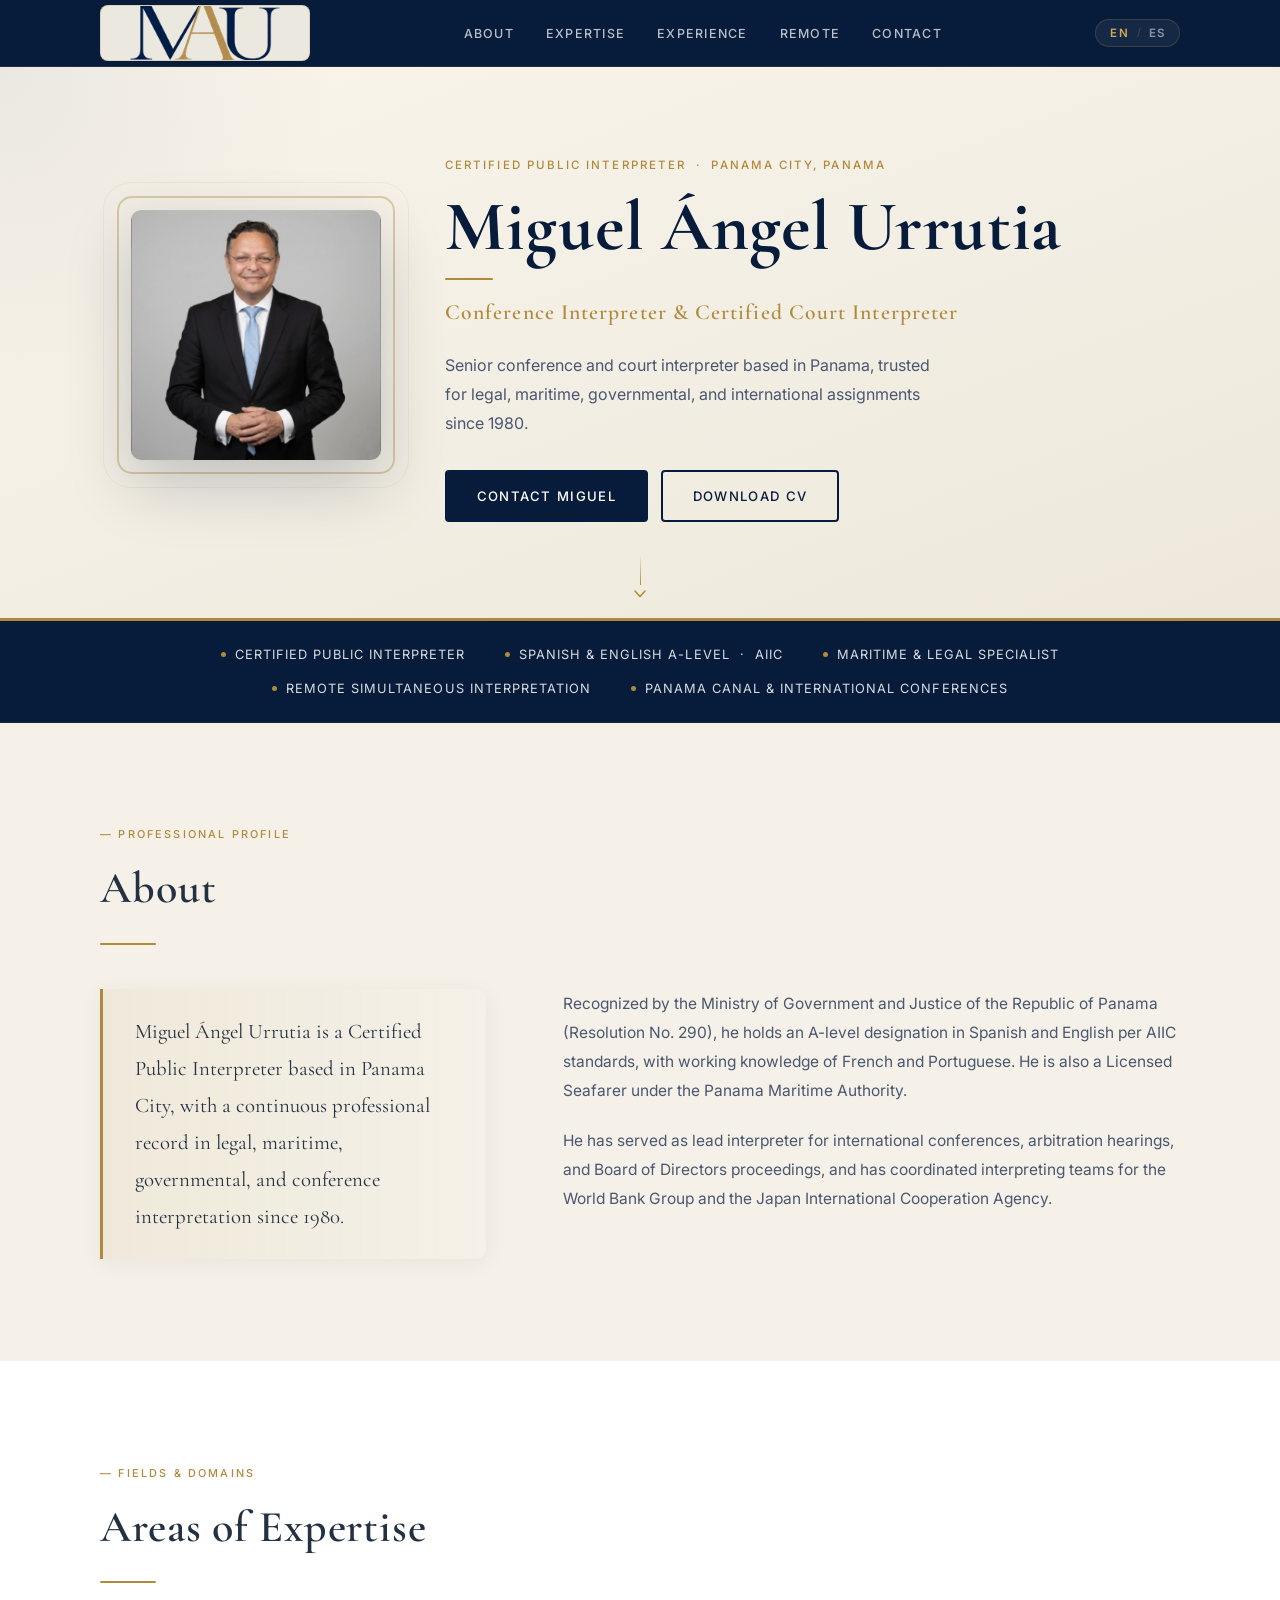
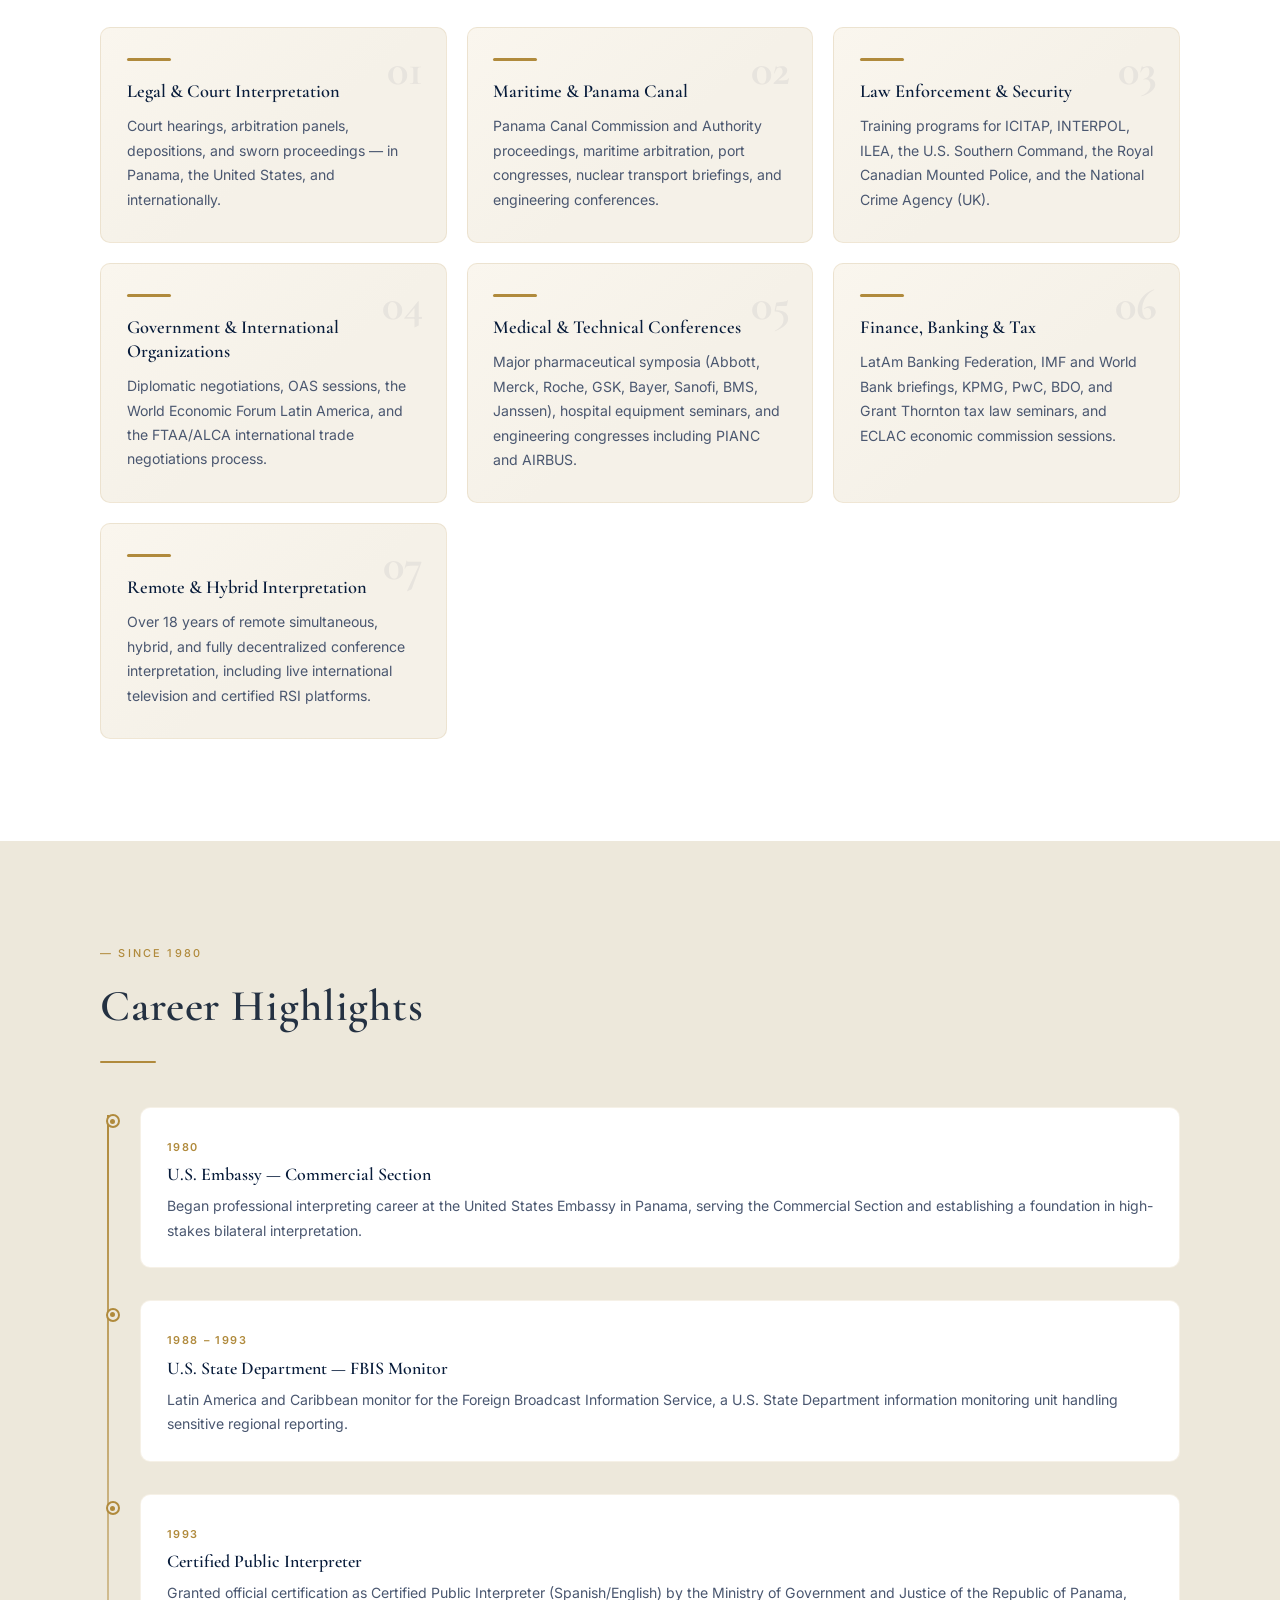
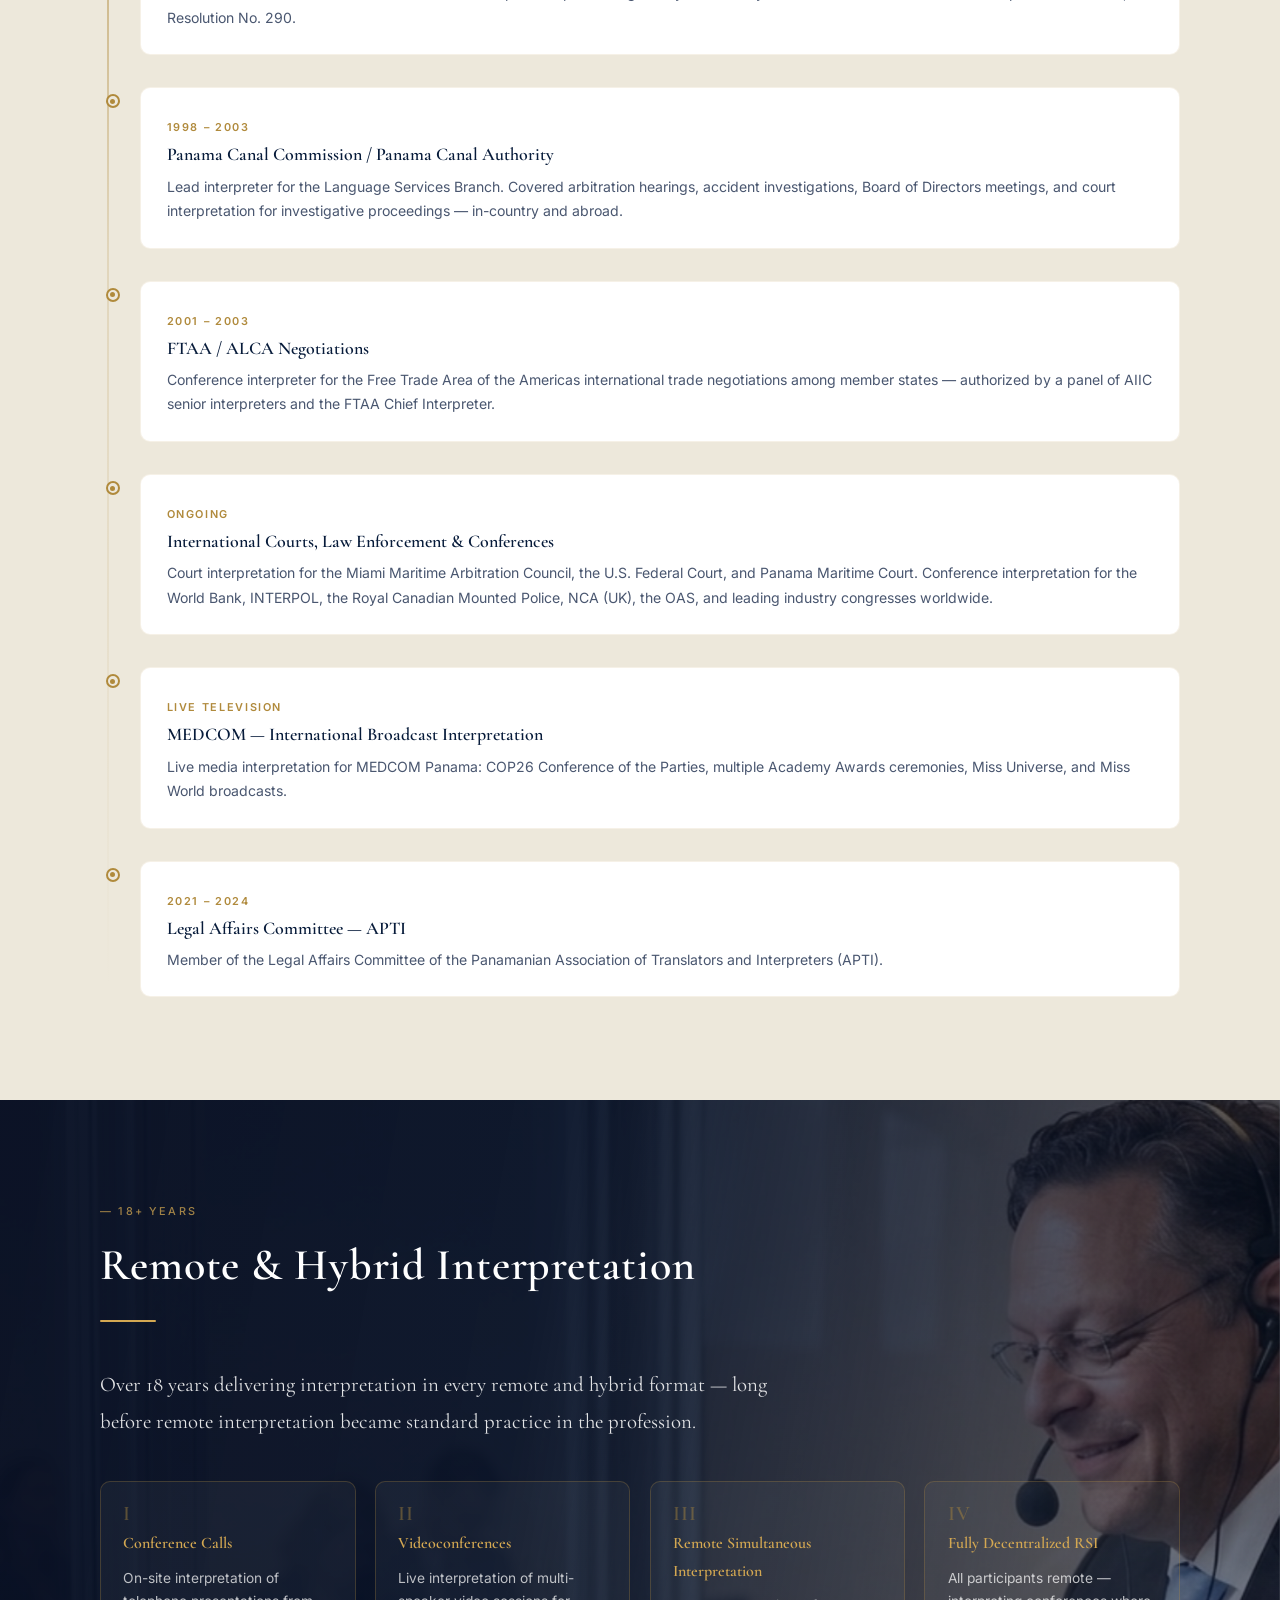
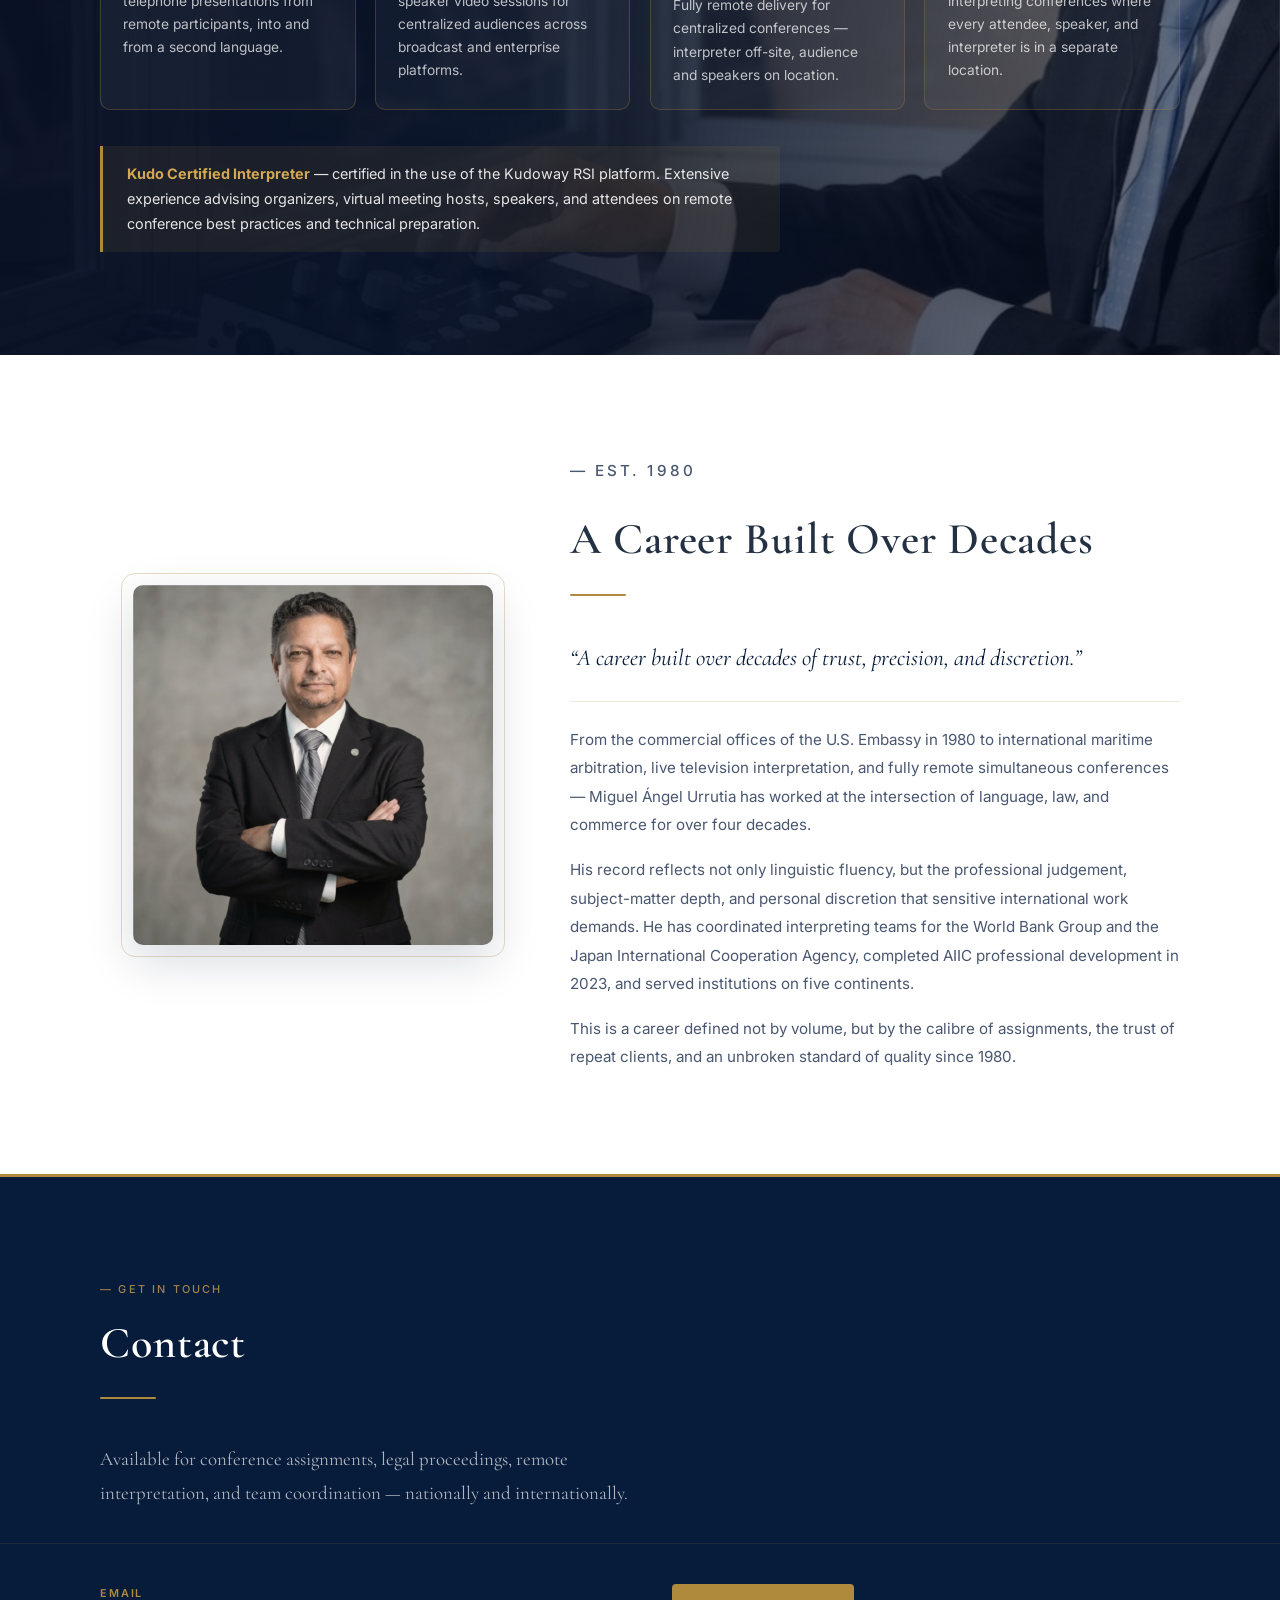
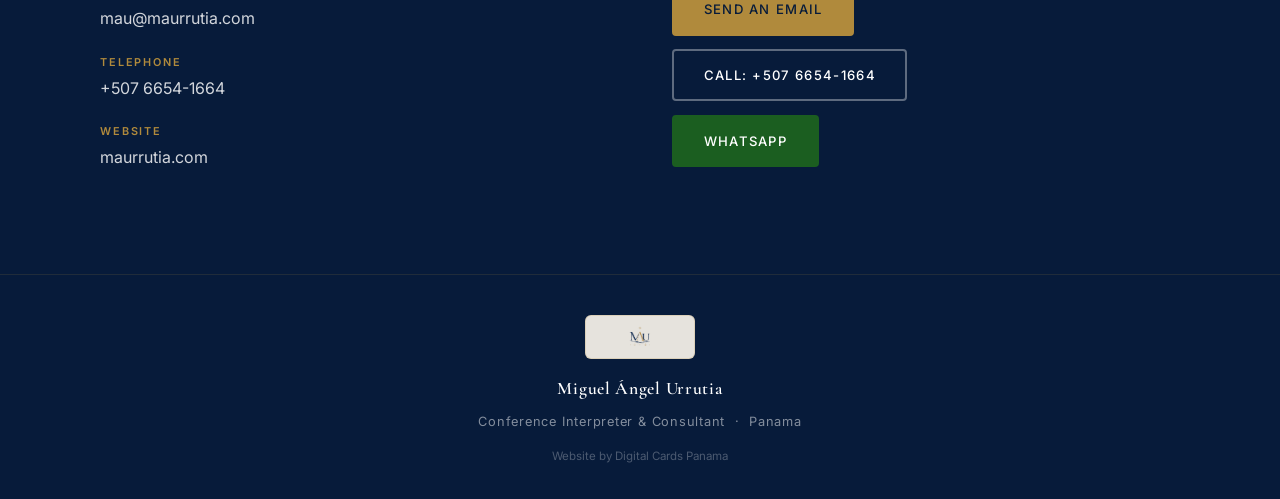
==== commit db898eb2: "Refine MAU website copy and hero layout" ====
--- a/website/index.html
+++ b/website/index.html
@@ -3,14 +3,14 @@
 <head>
   <meta charset="UTF-8">
   <meta name="viewport" content="width=device-width, initial-scale=1.0">
-  <meta name="description" content="Miguel Ángel Urrutia — Certified Public Interpreter and Conference Interpreter based in Panama. Five decades of experience in legal, maritime, governmental, and international conference settings.">
+  <meta name="description" content="Miguel Ángel Urrutia — Certified Court and Conference Interpreter based in Panama City. Active since 1980 in legal, maritime, governmental, and international settings.">
   <meta name="author" content="Miguel Ángel Urrutia">
-  <meta property="og:title" content="Miguel Ángel Urrutia | Conference Interpreter & Certified Translator">
-  <meta property="og:description" content="Certified Public Interpreter with five decades of experience across legal, maritime, governmental, and international conference settings. Based in Panama.">
+  <meta property="og:title" content="Miguel Ángel Urrutia | Conference Interpreter & Certified Court Interpreter">
+  <meta property="og:description" content="Senior conference and court interpreter based in Panama, trusted for legal, maritime, governmental, and international assignments since 1980.">
   <meta property="og:image" content="Profile-current.png">
   <meta property="og:type" content="website">
   <meta property="og:locale" content="en_US">
-  <title>Miguel Ángel Urrutia | Conference Interpreter &amp; Certified Translator</title>
+  <title>Miguel Ángel Urrutia | Conference Interpreter &amp; Certified Court Interpreter</title>
   <link rel="preconnect" href="https://fonts.googleapis.com">
   <link rel="preconnect" href="https://fonts.gstatic.com" crossorigin>
   <link href="https://fonts.googleapis.com/css2?family=Cormorant+Garamond:ital,wght@0,400;0,600;0,700;1,400;1,600&family=Inter:wght@300;400;500&display=swap" rel="stylesheet">
@@ -20,8 +20,8 @@
     "@context": "https://schema.org",
     "@type": "Person",
     "name": "Miguel Ángel Urrutia",
-    "jobTitle": "Conference Interpreter & Certified Translator",
-    "description": "Certified Public Interpreter with five decades of experience in legal, maritime, governmental, and international conference settings.",
+    "jobTitle": "Conference Interpreter & Certified Court Interpreter",
+    "description": "Senior conference and court interpreter based in Panama, trusted for legal, maritime, governmental, and international assignments since 1980.",
     "url": "https://maurrutia.com",
     "telephone": "+50766541664",
     "email": "mau@maurrutia.com",
@@ -79,7 +79,7 @@
             <div class="hero-photo-frame">
               <img
                 src="Profile-current.png"
-                alt="Miguel Ángel Urrutia, Conference Interpreter and Certified Translator, Panama"
+                alt="Miguel Ángel Urrutia, Conference Interpreter and Certified Court Interpreter, Panama"
                 width="420" height="420" loading="eager"
               >
             </div>
@@ -88,10 +88,10 @@
 
         <div class="hero-content">
           <p class="hero-eyebrow hero-anim hero-anim--1" data-i18n="hero.eyebrow">Certified Public Interpreter &nbsp;&middot;&nbsp; Panama City, Panama</p>
-          <h1 id="hero-name" class="hero-anim hero-anim--2">Miguel&nbsp;Ángel<br>Urrutia</h1>
+          <h1 id="hero-name" class="hero-anim hero-anim--2">Miguel&nbsp;Ángel&nbsp;Urrutia</h1>
           <div class="hero-gold-line hero-anim hero-anim--3" aria-hidden="true"></div>
-          <p class="hero-title hero-anim hero-anim--3b" data-i18n="hero.title">Conference Interpreter &amp; Certified Translator</p>
-          <p class="hero-statement hero-anim hero-anim--4" data-i18n="hero.statement">Five decades of experience across legal, maritime, governmental, technical, financial, medical, and international conference settings.</p>
+          <p class="hero-title hero-anim hero-anim--3b" data-i18n="hero.title">Conference Interpreter &amp; Certified Court Interpreter</p>
+          <p class="hero-statement hero-anim hero-anim--4" data-i18n="hero.statement">Senior conference and court interpreter based in Panama, trusted for legal, maritime, governmental, and international assignments since 1980.</p>
           <div class="hero-ctas hero-anim hero-anim--5">
             <a href="#contact" class="btn btn-navy"    data-i18n="hero.cta.contact">Contact Miguel</a>
             <a href="MAU%20CV%20-%20ENG%20-%20JUN25%20HI-LITED%20FOR%20LAW%20ENFORZ.odt"
@@ -133,13 +133,12 @@
         <div class="about-layout">
           <div class="about-lead-col">
             <div class="about-intro-panel reveal">
-              <p class="lead-text" data-i18n="about.lead">Based in Panama City, Miguel Ángel Urrutia has been a professional conference interpreter and certified translator since 1980 — a career spanning over four decades at the highest levels of law, government, international trade, and maritime affairs.</p>
+              <p class="lead-text" data-i18n="about.lead">Miguel Ángel Urrutia is a Certified Public Interpreter based in Panama City, with a continuous professional record in legal, maritime, governmental, and conference interpretation since 1980.</p>
             </div>
           </div>
           <div class="about-detail-col">
-            <p class="reveal" data-i18n="about.p1">A Certified Public Interpreter recognized by the Ministry of Government and Justice of the Republic of Panama, he holds an A-level designation in both Spanish and English per AIIC standards, with working knowledge of French and Portuguese. He is also a Licensed Seafarer under the Panama Maritime Authority and a Certified Public Broadcaster.</p>
-            <p class="reveal" data-i18n="about.p2">Throughout his career, Miguel has served as lead interpreter for international conferences, arbitration hearings, and Board of Directors meetings; coordinated interpreting teams for organizations including the World Bank Group and the Japan International Cooperation Agency; and delivered court interpretation in proceedings before the Panama Canal Commission, the Miami Maritime Arbitration Council, and the U.S. Federal Court system.</p>
-            <p class="reveal" data-i18n="about.p3">His work spans five continents, covering engagements with the Panama Canal Authority, the Free Trade Area of the Americas, INTERPOL, the U.S. Department of Justice, and major international conferences in law enforcement, medicine, finance, and engineering.</p>
+            <p class="reveal" data-i18n="about.p1">Recognized by the Ministry of Government and Justice of the Republic of Panama (Resolution No. 290), he holds an A-level designation in Spanish and English per AIIC standards, with working knowledge of French and Portuguese. He is also a Licensed Seafarer under the Panama Maritime Authority.</p>
+            <p class="reveal" data-i18n="about.p2">He has served as lead interpreter for international conferences, arbitration hearings, and Board of Directors proceedings, and has coordinated interpreting teams for the World Bank Group and the Japan International Cooperation Agency.</p>
           </div>
         </div>
       </div>
--- a/website/styles.css
+++ b/website/styles.css
@@ -359,7 +359,7 @@
 }
 .hero-content h1 {
   font-family: var(--font-serif);
-  font-size: clamp(3rem, 8.5vw, 5rem);
+  font-size: clamp(2.5rem, 5.5vw, 4.5rem);
   font-weight: 700; line-height: 1.06;
   color: var(--navy);
   letter-spacing: 0.01em;
@@ -789,11 +789,12 @@
 }
 
 @media (min-width: 860px) {
-  /* Hero two-column */
-  .hero-inner            { grid-template-columns: 1fr 1.45fr; gap: clamp(3rem, 6vw, 5rem); }
+  /* Hero two-column — smaller photo, wider text col so name fits one line */
+  .hero-inner            { grid-template-columns: 0.65fr 1.7fr; gap: clamp(2.5rem, 5vw, 4rem); }
   .hero-photo-col        { justify-content: flex-end; }
-  .hero-photo-frame img  { max-width: 400px; }
+  .hero-photo-frame img  { max-width: 250px; }
   .hero-content          { text-align: left; }
+  .hero-content h1       { white-space: nowrap; }
   .hero-gold-line        { margin-left: 0; transform-origin: left center; }
   .hero-statement        { margin-left: 0; margin-right: 0; }
   .hero-ctas             { justify-content: flex-start; }
@@ -862,7 +863,7 @@
     gap: 1.5rem;
   }
   /* Cap portrait so it doesn't eat the whole screen */
-  .hero-photo-frame img { max-width: 230px; }
+  .hero-photo-frame img { max-width: 190px; }
   /* Pull decorative rings in so they don't clip viewport edges */
   .hero-photo-frame::before { top:-10px; left:-10px; right:-10px; bottom:-10px; }
   .hero-photo-frame::after  { top:-20px; left:-20px; right:-20px; bottom:-20px; }
